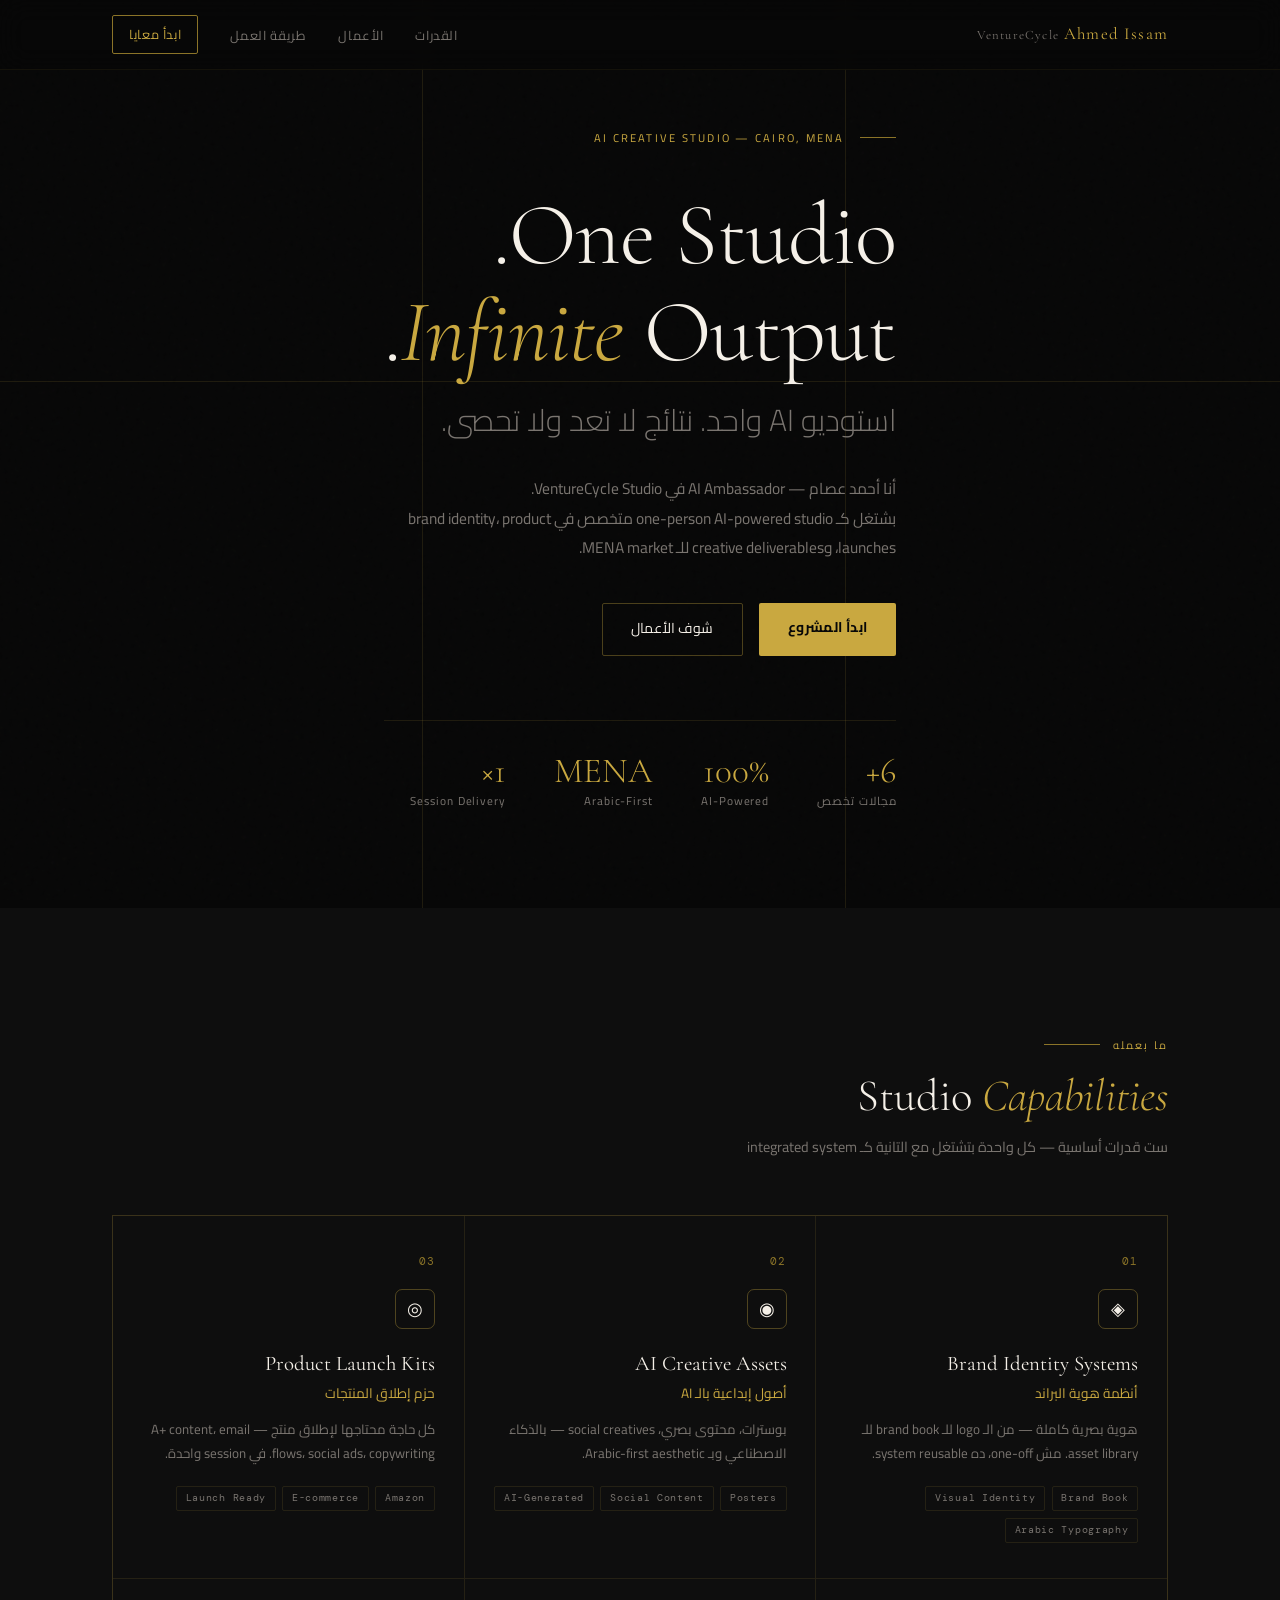
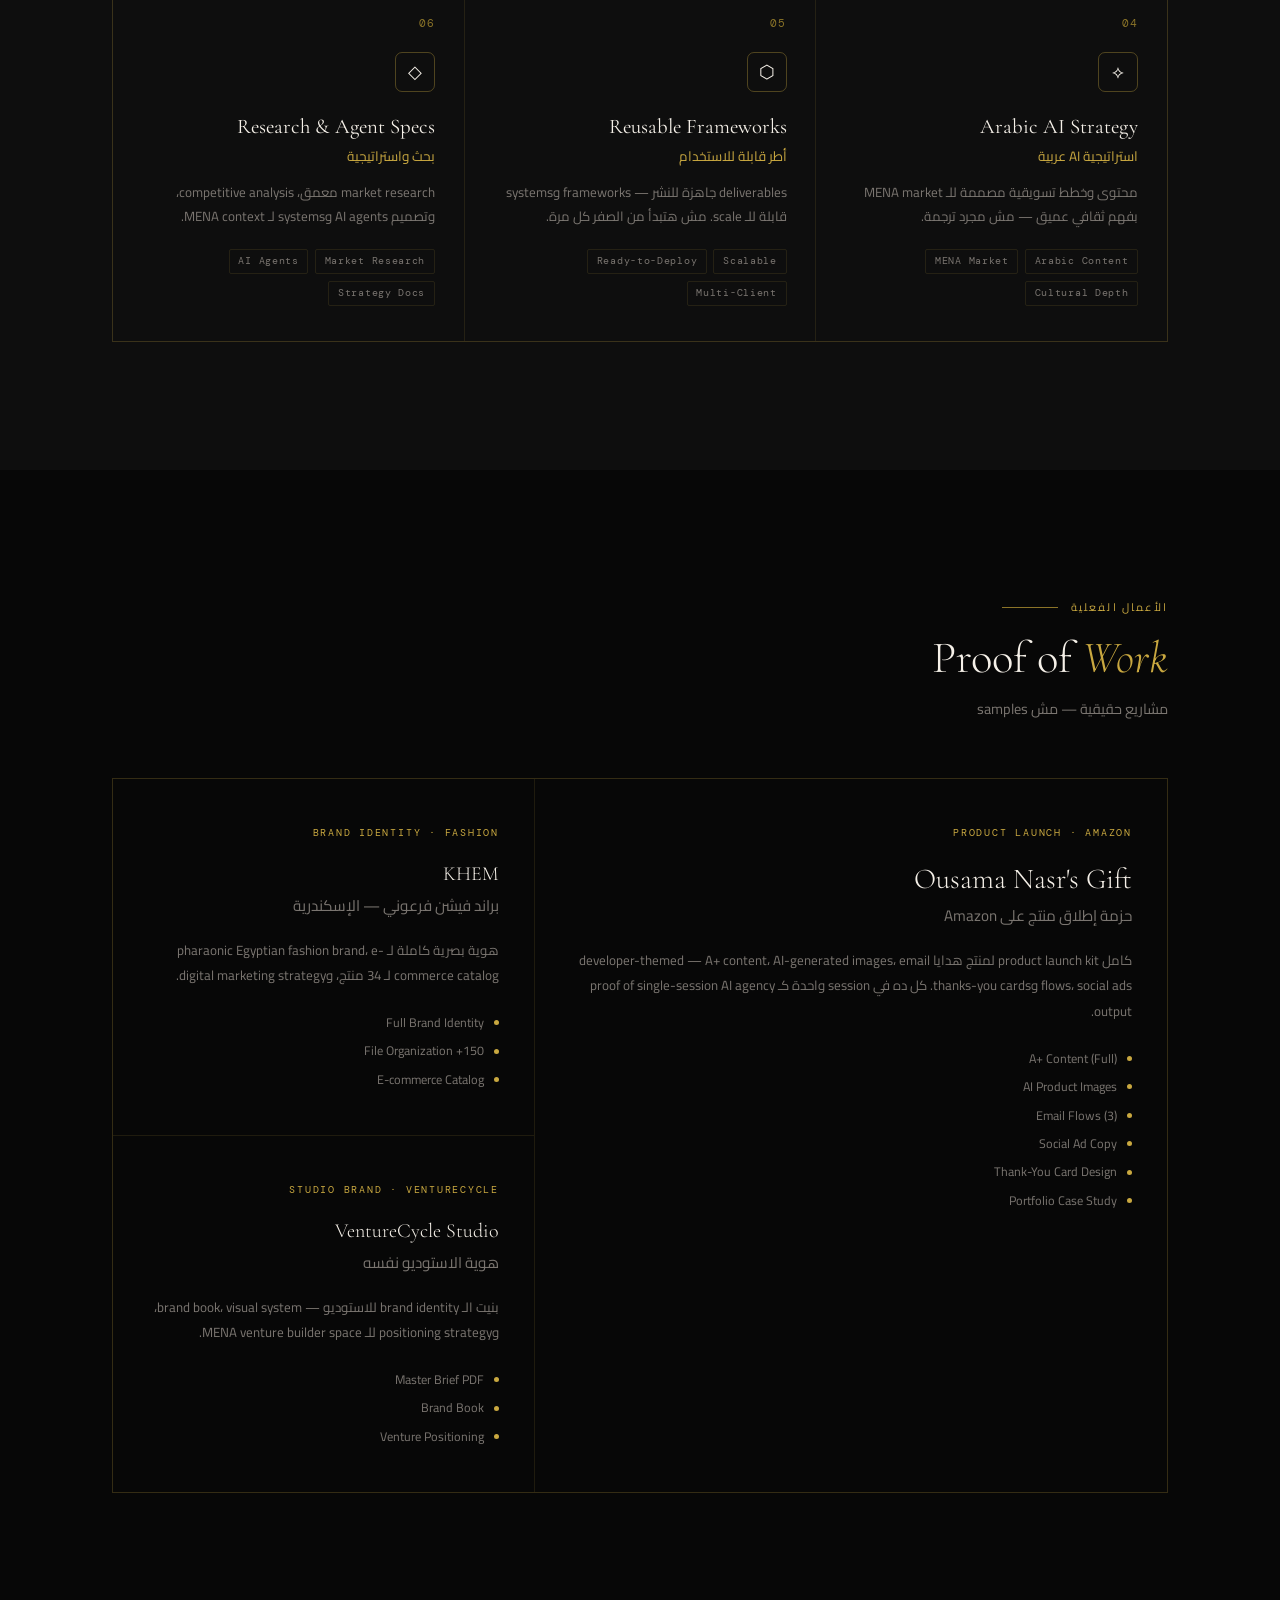
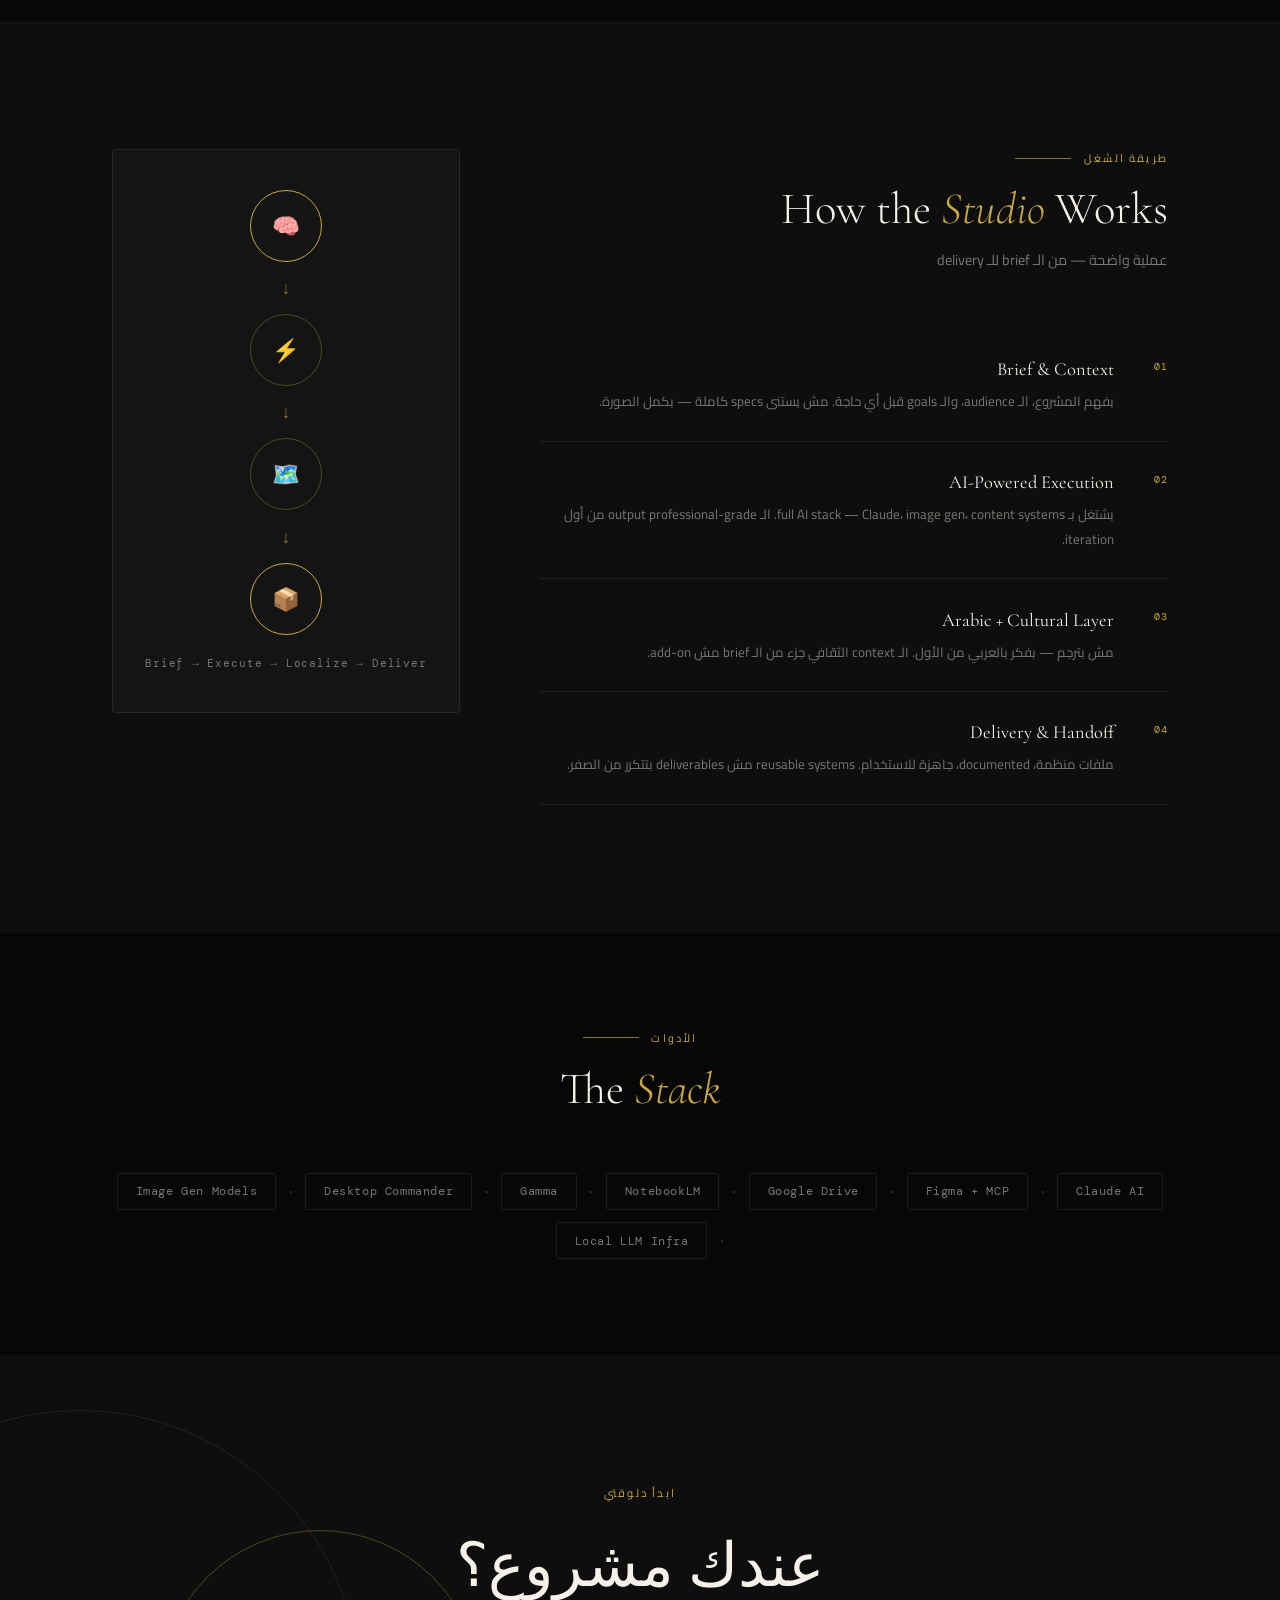
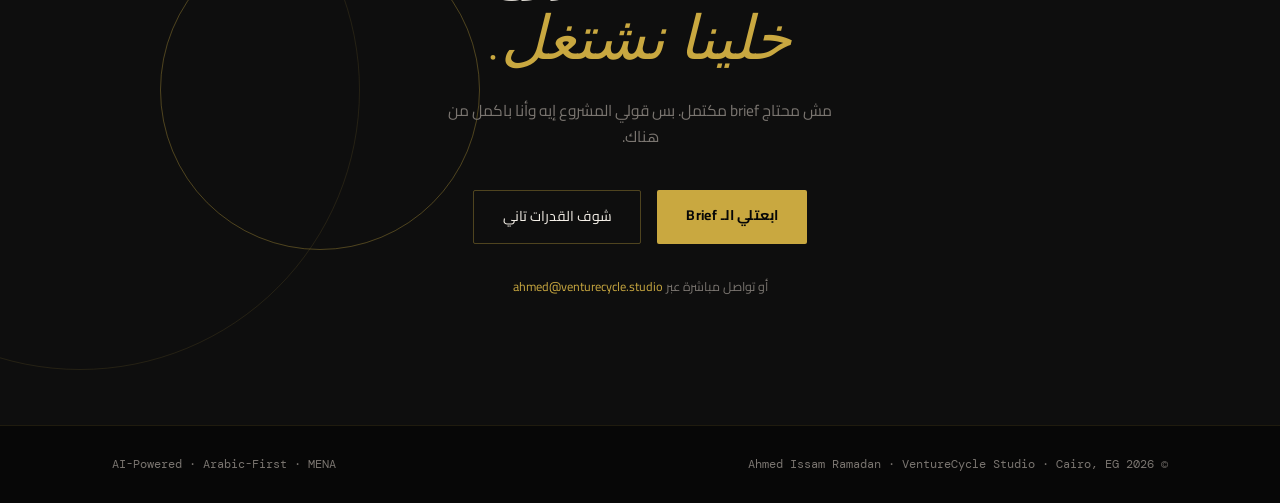
==== index.html @ 28c9a180 "feat: initial AI studio landing page" ====
<!DOCTYPE html>
<html lang="ar" dir="rtl">
<head>
<meta charset="UTF-8">
<meta name="viewport" content="width=device-width, initial-scale=1.0">
<meta name="description" content="Ahmed Issam Ramadan — AI Creative Studio. One-person AI-powered studio for brand identity, product launches & creative deliverables in the MENA region.">
<meta property="og:title" content="Ahmed Issam — AI Creative Studio">
<meta property="og:description" content="استوديو AI واحد. نتائج لا تعد ولا تحصى.">
<meta property="og:type" content="website">
<title>Ahmed Issam — AI Creative Studio</title>
<link rel="preconnect" href="https://fonts.googleapis.com">
<link rel="preconnect" href="https://fonts.gstatic.com" crossorigin>
<link href="https://fonts.googleapis.com/css2?family=Cormorant+Garamond:ital,wght@0,300;0,400;0,600;1,300;1,400&family=Cairo:wght@300;400;600;700&family=DM+Mono:wght@400&display=swap" rel="stylesheet">
<link rel="stylesheet" href="assets/css/style.css">
</head>
<body>

<nav id="navbar">
  <div class="nav-inner">
    <a href="#" class="logo">
      <span class="logo-sub">VentureCycle</span>
      Ahmed Issam
    </a>
    <ul class="nav-links">
      <li><a href="#capabilities">القدرات</a></li>
      <li><a href="#work">الأعمال</a></li>
      <li><a href="#process">طريقة العمل</a></li>
      <li><a href="#cta" class="nav-cta">ابدأ معايا</a></li>
    </ul>
    <button class="hamburger" id="hamburger" aria-label="القائمة">
      <span></span><span></span><span></span>
    </button>
  </div>
  <div class="mobile-menu" id="mobileMenu">
    <a href="#capabilities" class="mobile-link">القدرات</a>
    <a href="#work" class="mobile-link">الأعمال</a>
    <a href="#process" class="mobile-link">طريقة العمل</a>
    <a href="#cta" class="mobile-link mobile-cta">ابدأ معايا</a>
  </div>
</nav>

<section id="hero">
  <div class="grid-lines" aria-hidden="true">
    <div class="gl v1"></div>
    <div class="gl v2"></div>
    <div class="gl h1"></div>
  </div>
  <div class="container">
    <p class="hero-tag reveal">AI Creative Studio — Cairo, MENA</p>
    <h1 class="hero-title reveal">
      One Studio.<br>
      <em>Infinite</em> Output.
    </h1>
    <p class="hero-subtitle-ar reveal">استوديو AI واحد. نتائج لا تعد ولا تحصى.</p>
    <p class="hero-desc reveal">
      أنا أحمد عصام — AI Ambassador في VentureCycle Studio.<br>
      بشتغل كـ one-person AI-powered studio متخصص في brand identity،
      product launches، وcreative deliverables للـ MENA market.
    </p>
    <div class="hero-actions reveal">
      <a href="#cta" class="btn-primary">ابدأ المشروع</a>
      <a href="#work" class="btn-ghost">شوف الأعمال</a>
    </div>
    <div class="hero-stats reveal">
      <div class="stat">
        <span class="stat-num">6+</span>
        <span class="stat-label">مجالات تخصص</span>
      </div>
      <div class="stat">
        <span class="stat-num">100%</span>
        <span class="stat-label">AI-Powered</span>
      </div>
      <div class="stat">
        <span class="stat-num">MENA</span>
        <span class="stat-label">Arabic-First</span>
      </div>
      <div class="stat">
        <span class="stat-num">1×</span>
        <span class="stat-label">Session Delivery</span>
      </div>
    </div>
  </div>
</section>

<section id="capabilities">
  <div class="container">
    <header class="section-header reveal">
      <p class="section-tag">ما بعمله</p>
      <h2 class="section-title">Studio <em>Capabilities</em></h2>
      <p class="section-sub">ست قدرات أساسية — كل واحدة بتشتغل مع التانية كـ integrated system</p>
    </header>
    <div class="cap-grid">
      <article class="cap-card reveal">
        <span class="cap-num">01</span>
        <div class="cap-icon">◈</div>
        <h3 class="cap-title">Brand Identity Systems</h3>
        <p class="cap-title-ar">أنظمة هوية البراند</p>
        <p class="cap-desc">هوية بصرية كاملة — من الـ logo للـ brand book للـ asset library. مش one-off، ده system reusable.</p>
        <div class="cap-tags">
          <span class="tag">Brand Book</span>
          <span class="tag">Visual Identity</span>
          <span class="tag">Arabic Typography</span>
        </div>
      </article>
      <article class="cap-card reveal">
        <span class="cap-num">02</span>
        <div class="cap-icon">◉</div>
        <h3 class="cap-title">AI Creative Assets</h3>
        <p class="cap-title-ar">أصول إبداعية بالـ AI</p>
        <p class="cap-desc">بوسترات، محتوى بصري، social creatives — بالذكاء الاصطناعي وبـ Arabic-first aesthetic.</p>
        <div class="cap-tags">
          <span class="tag">Posters</span>
          <span class="tag">Social Content</span>
          <span class="tag">AI-Generated</span>
        </div>
      </article>
      <article class="cap-card reveal">
        <span class="cap-num">03</span>
        <div class="cap-icon">◎</div>
        <h3 class="cap-title">Product Launch Kits</h3>
        <p class="cap-title-ar">حزم إطلاق المنتجات</p>
        <p class="cap-desc">كل حاجة محتاجها لإطلاق منتج — A+ content، email flows، social ads، copywriting. في session واحدة.</p>
        <div class="cap-tags">
          <span class="tag">Amazon</span>
          <span class="tag">E-commerce</span>
          <span class="tag">Launch Ready</span>
        </div>
      </article>
      <article class="cap-card reveal">
        <span class="cap-num">04</span>
        <div class="cap-icon">⟡</div>
        <h3 class="cap-title">Arabic AI Strategy</h3>
        <p class="cap-title-ar">استراتيجية AI عربية</p>
        <p class="cap-desc">محتوى وخطط تسويقية مصممة للـ MENA market بفهم ثقافي عميق — مش مجرد ترجمة.</p>
        <div class="cap-tags">
          <span class="tag">Arabic Content</span>
          <span class="tag">MENA Market</span>
          <span class="tag">Cultural Depth</span>
        </div>
      </article>
      <article class="cap-card reveal">
        <span class="cap-num">05</span>
        <div class="cap-icon">⬡</div>
        <h3 class="cap-title">Reusable Frameworks</h3>
        <p class="cap-title-ar">أطر قابلة للاستخدام</p>
        <p class="cap-desc">deliverables جاهزة للنشر — frameworks وsystems قابلة للـ scale. مش هتبدأ من الصفر كل مرة.</p>
        <div class="cap-tags">
          <span class="tag">Scalable</span>
          <span class="tag">Ready-to-Deploy</span>
          <span class="tag">Multi-Client</span>
        </div>
      </article>
      <article class="cap-card reveal">
        <span class="cap-num">06</span>
        <div class="cap-icon">◇</div>
        <h3 class="cap-title">Research & Agent Specs</h3>
        <p class="cap-title-ar">بحث واستراتيجية</p>
        <p class="cap-desc">market research معمق، competitive analysis، وتصميم AI agents وsystems لـ MENA context.</p>
        <div class="cap-tags">
          <span class="tag">Market Research</span>
          <span class="tag">AI Agents</span>
          <span class="tag">Strategy Docs</span>
        </div>
      </article>
    </div>
  </div>
</section>

<section id="work">
  <div class="container">
    <header class="section-header reveal">
      <p class="section-tag">الأعمال الفعلية</p>
      <h2 class="section-title">Proof of <em>Work</em></h2>
      <p class="section-sub">مشاريع حقيقية — مش samples</p>
    </header>
    <div class="work-grid">
      <article class="work-card featured reveal">
        <p class="work-cat">Product Launch · Amazon</p>
        <h3 class="work-title">Ousama Nasr's Gift</h3>
        <p class="work-title-ar">حزمة إطلاق منتج على Amazon</p>
        <p class="work-desc">كامل product launch kit لمنتج هدايا developer-themed — A+ content، AI-generated images، email flows، social ads وthanks-you cards. كل ده في session واحدة كـ proof of single-session AI agency output.</p>
        <ul class="deliverables">
          <li><span class="del-dot"></span> A+ Content (Full)</li>
          <li><span class="del-dot"></span> AI Product Images</li>
          <li><span class="del-dot"></span> Email Flows (3)</li>
          <li><span class="del-dot"></span> Social Ad Copy</li>
          <li><span class="del-dot"></span> Thank-You Card Design</li>
          <li><span class="del-dot"></span> Portfolio Case Study</li>
        </ul>
      </article>
      <article class="work-card reveal">
        <p class="work-cat">Brand Identity · Fashion</p>
        <h3 class="work-title">KHEM</h3>
        <p class="work-title-ar">براند فيشن فرعوني — الإسكندرية</p>
        <p class="work-desc">هوية بصرية كاملة لـ pharaonic Egyptian fashion brand، e-commerce catalog لـ 34 منتج، وdigital marketing strategy.</p>
        <ul class="deliverables">
          <li><span class="del-dot"></span> Full Brand Identity</li>
          <li><span class="del-dot"></span> 150+ File Organization</li>
          <li><span class="del-dot"></span> E-commerce Catalog</li>
        </ul>
      </article>
      <article class="work-card reveal">
        <p class="work-cat">Studio Brand · VentureCycle</p>
        <h3 class="work-title">VentureCycle Studio</h3>
        <p class="work-title-ar">هوية الاستوديو نفسه</p>
        <p class="work-desc">بنيت الـ brand identity للاستوديو — brand book، visual system، وpositioning strategy للـ MENA venture builder space.</p>
        <ul class="deliverables">
          <li><span class="del-dot"></span> Master Brief PDF</li>
          <li><span class="del-dot"></span> Brand Book</li>
          <li><span class="del-dot"></span> Venture Positioning</li>
        </ul>
      </article>
    </div>
  </div>
</section>

<section id="process">
  <div class="container">
    <div class="process-layout">
      <div>
        <header class="section-header reveal">
          <p class="section-tag">طريقة الشغل</p>
          <h2 class="section-title">How the <em>Studio</em> Works</h2>
          <p class="section-sub">عملية واضحة — من الـ brief للـ delivery</p>
        </header>
        <div class="steps">
          <div class="step reveal">
            <span class="step-num">01</span>
            <div>
              <h4 class="step-title">Brief & Context</h4>
              <p class="step-desc">بفهم المشروع، الـ audience، والـ goals قبل أي حاجة. مش بستنى specs كاملة — بكمل الصورة.</p>
            </div>
          </div>
          <div class="step reveal">
            <span class="step-num">02</span>
            <div>
              <h4 class="step-title">AI-Powered Execution</h4>
              <p class="step-desc">بشتغل بـ full AI stack — Claude، image gen، content systems. الـ output professional-grade من أول iteration.</p>
            </div>
          </div>
          <div class="step reveal">
            <span class="step-num">03</span>
            <div>
              <h4 class="step-title">Arabic + Cultural Layer</h4>
              <p class="step-desc">مش بترجم — بفكر بالعربي من الأول. الـ context الثقافي جزء من الـ brief مش add-on.</p>
            </div>
          </div>
          <div class="step reveal">
            <span class="step-num">04</span>
            <div>
              <h4 class="step-title">Delivery & Handoff</h4>
              <p class="step-desc">ملفات منظمة، documented، جاهزة للاستخدام. reusable systems مش deliverables بتتكرر من الصفر.</p>
            </div>
          </div>
        </div>
      </div>
      <div class="process-visual reveal">
        <div class="pv-node gold">🧠</div>
        <div class="pv-arrow">↓</div>
        <div class="pv-node">⚡</div>
        <div class="pv-arrow">↓</div>
        <div class="pv-node">🗺️</div>
        <div class="pv-arrow">↓</div>
        <div class="pv-node gold">📦</div>
        <p class="pv-label">Brief → Execute → Localize → Deliver</p>
      </div>
    </div>
  </div>
</section>

<section id="stack">
  <div class="container stack-center">
    <header class="section-header reveal" style="text-align:center; max-width:100%">
      <p class="section-tag" style="justify-content:center">الأدوات</p>
      <h2 class="section-title">The <em>Stack</em></h2>
    </header>
    <div class="stack-pills reveal">
      <span class="pill">Claude AI</span>
      <span class="pill-sep">·</span>
      <span class="pill">Figma + MCP</span>
      <span class="pill-sep">·</span>
      <span class="pill">Google Drive</span>
      <span class="pill-sep">·</span>
      <span class="pill">NotebookLM</span>
      <span class="pill-sep">·</span>
      <span class="pill">Gamma</span>
      <span class="pill-sep">·</span>
      <span class="pill">Desktop Commander</span>
      <span class="pill-sep">·</span>
      <span class="pill">Image Gen Models</span>
      <span class="pill-sep">·</span>
      <span class="pill">Local LLM Infra</span>
    </div>
  </div>
</section>

<section id="cta">
  <div class="cta-rings" aria-hidden="true">
    <div class="ring r1"></div>
    <div class="ring r2"></div>
  </div>
  <div class="container cta-center">
    <p class="cta-pre reveal">ابدأ دلوقتي</p>
    <h2 class="cta-title reveal">عندك مشروع؟<br><em>خلينا نشتغل.</em></h2>
    <p class="cta-sub reveal">مش محتاج brief مكتمل. بس قولي المشروع إيه وأنا باكمل من هناك.</p>
    <div class="cta-actions reveal">
      <a href="mailto:ahmed@venturecycle.studio" class="btn-primary">ابعتلي الـ Brief</a>
      <a href="#capabilities" class="btn-ghost">شوف القدرات تاني</a>
    </div>
    <p class="cta-contact reveal">
      أو تواصل مباشرة عبر
      <a href="mailto:ahmed@venturecycle.studio">ahmed@venturecycle.studio</a>
    </p>
  </div>
</section>

<footer>
  <div class="footer-inner">
    <span class="footer-note">© 2026 Ahmed Issam Ramadan · VentureCycle Studio · Cairo, EG</span>
    <span class="footer-note">AI-Powered · Arabic-First · MENA</span>
  </div>
</footer>

<script src="assets/js/main.js"></script>
</body>
</html>
---- assets/css/style.css ----
/* ─── TOKENS ─── */
:root {
  --gold: #C9A840;
  --gold-dim: #8B7428;
  --gold-mist: rgba(201,168,64,0.08);
  --bg: #070707;
  --bg2: #0e0e0e;
  --bg3: #141414;
  --white: #F5F0E8;
  --muted: #7a7570;
  --border: rgba(201,168,64,0.12);
  --border-strong: rgba(201,168,64,0.35);
  --radius: 2px;
  --font-display: 'Cormorant Garamond', Georgia, serif;
  --font-body: 'Cairo', sans-serif;
  --font-mono: 'DM Mono', monospace;
}

/* ─── RESET ─── */
*, *::before, *::after { box-sizing: border-box; margin: 0; padding: 0; }
html { scroll-behavior: smooth; }
body {
  background: var(--bg);
  color: var(--white);
  font-family: var(--font-body);
  font-size: 16px;
  line-height: 1.7;
  overflow-x: hidden;
}
body::before {
  content: '';
  position: fixed; inset: 0;
  background: url("data:image/svg+xml,%3Csvg viewBox='0 0 200 200' xmlns='http://www.w3.org/2000/svg'%3E%3Cfilter id='n'%3E%3CfeTurbulence type='fractalNoise' baseFrequency='0.85' numOctaves='4' stitchTiles='stitch'/%3E%3C/filter%3E%3Crect width='100%25' height='100%25' filter='url(%23n)' opacity='0.035'/%3E%3C/svg%3E");
  pointer-events: none; z-index: 0; opacity: 0.5;
}
img { max-width: 100%; display: block; }
ul { list-style: none; }
a { color: inherit; text-decoration: none; }

/* ─── LAYOUT ─── */
.container {
  max-width: 1120px;
  margin: 0 auto;
  padding: 0 2rem;
  position: relative; z-index: 1;
}

/* ─── NAV ─── */
#navbar {
  position: fixed; top: 0; left: 0; right: 0; z-index: 100;
  padding: 1.25rem 0;
  border-bottom: 1px solid rgba(201,168,64,0.07);
  background: rgba(7,7,7,0.88);
  backdrop-filter: blur(14px);
  transition: padding 0.3s;
}
#navbar.scrolled { padding: 0.9rem 0; }
.nav-inner {
  max-width: 1120px; margin: 0 auto; padding: 0 2rem;
  display: flex; align-items: center; justify-content: space-between;
}
.logo {
  font-family: var(--font-display);
  font-size: 1.05rem; color: var(--gold);
  letter-spacing: 0.07em; font-weight: 400;
}
.logo-sub {
  color: var(--muted); font-size: 0.8rem;
  margin-inline-end: 0.5rem;
}
.nav-links {
  display: flex; gap: 2rem; align-items: center;
}
.nav-links a {
  color: var(--muted); font-size: 0.8rem;
  letter-spacing: 0.05em; transition: color 0.2s;
}
.nav-links a:hover { color: var(--gold); }
.nav-cta {
  border: 1px solid var(--gold-dim) !important;
  padding: 0.4rem 1rem;
  border-radius: var(--radius);
  color: var(--gold) !important;
  transition: background 0.2s !important;
}
.nav-cta:hover { background: var(--gold-mist) !important; }
.hamburger {
  display: none; flex-direction: column; gap: 5px;
  background: none; border: none; cursor: pointer; padding: 4px;
}
.hamburger span {
  display: block; width: 24px; height: 1px; background: var(--muted);
  transition: transform 0.3s, opacity 0.3s;
}
.hamburger.open span:nth-child(1) { transform: translateY(6px) rotate(45deg); }
.hamburger.open span:nth-child(2) { opacity: 0; }
.hamburger.open span:nth-child(3) { transform: translateY(-6px) rotate(-45deg); }
.mobile-menu {
  display: none; flex-direction: column; gap: 0;
  background: var(--bg2);
  border-top: 1px solid var(--border);
  padding: 0;
  max-height: 0; overflow: hidden;
  transition: max-height 0.4s ease;
}
.mobile-menu.open { max-height: 300px; }
.mobile-link {
  padding: 1rem 2rem;
  color: var(--muted); font-size: 0.9rem;
  border-bottom: 1px solid var(--border);
  transition: color 0.2s, background 0.2s;
}
.mobile-link:hover { color: var(--gold); background: var(--gold-mist); }
.mobile-cta { color: var(--gold) !important; }

/* ─── HERO ─── */
#hero {
  min-height: 100vh;
  display: flex; align-items: center;
  padding: 8rem 0 6rem;
  position: relative; overflow: hidden;
}
.grid-lines { position: absolute; inset: 0; pointer-events: none; }
.gl { position: absolute; background: var(--border); }
.gl.v1 { left: 33%; top: 0; width: 1px; height: 100%; }
.gl.v2 { left: 66%; top: 0; width: 1px; height: 100%; }
.gl.h1 { top: 42%; left: 0; width: 100%; height: 1px; }

.hero-tag {
  font-size: 0.7rem; letter-spacing: 0.2em;
  color: var(--gold); text-transform: uppercase;
  margin-bottom: 2.5rem;
  display: flex; align-items: center; gap: 1rem;
}
.hero-tag::before {
  content: ''; display: block;
  width: 36px; height: 1px; background: var(--gold-dim);
}
.hero-title {
  font-family: var(--font-display);
  font-size: clamp(3rem, 7vw, 5.5rem);
  font-weight: 300; line-height: 1.1;
  margin-bottom: 1rem; letter-spacing: -0.01em;
}
.hero-title em { font-style: italic; color: var(--gold); }
.hero-subtitle-ar {
  font-size: clamp(1.2rem, 3vw, 1.9rem);
  font-weight: 300; color: var(--muted);
  margin-bottom: 2rem; line-height: 1.5;
}
.hero-desc {
  font-size: 0.97rem; color: var(--muted);
  max-width: 500px; margin-bottom: 2.5rem; line-height: 1.9;
}
.hero-actions { display: flex; gap: 1rem; flex-wrap: wrap; margin-bottom: 4rem; }
.hero-stats {
  display: flex; gap: 3rem; flex-wrap: wrap;
  border-top: 1px solid var(--border);
  padding-top: 2rem;
}
.stat { display: flex; flex-direction: column; gap: 0.25rem; }
.stat-num {
  font-family: var(--font-display);
  font-size: 2.2rem; color: var(--gold);
  line-height: 1; font-weight: 300;
}
.stat-label { font-size: 0.72rem; color: var(--muted); letter-spacing: 0.08em; }

/* ─── BUTTONS ─── */
.btn-primary {
  background: var(--gold); color: #070707;
  padding: 0.85rem 1.8rem;
  font-family: var(--font-body); font-size: 0.88rem;
  font-weight: 700; border: none; cursor: pointer;
  border-radius: var(--radius); display: inline-block;
  transition: opacity 0.2s; letter-spacing: 0.03em;
}
.btn-primary:hover { opacity: 0.82; }
.btn-ghost {
  border: 1px solid var(--border-strong); color: var(--white);
  padding: 0.85rem 1.8rem;
  font-family: var(--font-body); font-size: 0.88rem;
  border-radius: var(--radius); display: inline-block;
  transition: border-color 0.2s, background 0.2s;
}
.btn-ghost:hover { border-color: var(--gold); background: var(--gold-mist); }

/* ─── SECTION COMMONS ─── */
.section-header { margin-bottom: 3.5rem; }
.section-tag {
  font-size: 0.68rem; letter-spacing: 0.2em;
  color: var(--gold); text-transform: uppercase;
  margin-bottom: 1rem;
  display: flex; align-items: center; gap: 0.8rem;
}
.section-tag::after {
  content: ''; flex: 1; max-width: 56px;
  height: 1px; background: var(--gold-dim);
}
.section-title {
  font-family: var(--font-display);
  font-size: clamp(1.8rem, 4vw, 2.8rem);
  font-weight: 300; line-height: 1.2;
}
.section-title em { font-style: italic; color: var(--gold); }
.section-sub { color: var(--muted); font-size: 0.9rem; margin-top: 0.7rem; max-width: 460px; }

/* ─── CAPABILITIES ─── */
#capabilities { padding: 8rem 0; background: var(--bg2); position: relative; z-index: 1; }
.cap-grid {
  display: grid; grid-template-columns: repeat(3, 1fr);
  gap: 1px; background: var(--border);
  border: 1px solid var(--border);
}
.cap-card {
  background: var(--bg2); padding: 2.2rem 1.8rem;
  position: relative; overflow: hidden;
  transition: background 0.3s;
}
.cap-card:hover { background: var(--bg3); }
.cap-card::before {
  content: ''; position: absolute;
  top: 0; left: 0; width: 3px; height: 0;
  background: var(--gold); transition: height 0.4s ease;
}
.cap-card:hover::before { height: 100%; }
.cap-num {
  font-family: var(--font-mono); font-size: 0.68rem;
  color: var(--gold-dim); margin-bottom: 1.2rem; letter-spacing: 0.1em;
  display: block;
}
.cap-icon {
  width: 40px; height: 40px;
  border: 1px solid var(--border-strong); border-radius: 7px;
  display: flex; align-items: center; justify-content: center;
  margin-bottom: 1.3rem; font-size: 1.1rem;
}
.cap-title {
  font-family: var(--font-display); font-size: 1.3rem;
  font-weight: 400; margin-bottom: 0.3rem; line-height: 1.3;
}
.cap-title-ar {
  font-size: 0.85rem; color: var(--gold);
  margin-bottom: 0.8rem; font-weight: 400;
}
.cap-desc { font-size: 0.83rem; color: var(--muted); line-height: 1.85; }
.cap-tags { display: flex; flex-wrap: wrap; gap: 0.4rem; margin-top: 1.2rem; }
.tag {
  font-size: 0.62rem; letter-spacing: 0.07em;
  padding: 0.2rem 0.55rem;
  border: 1px solid var(--border); color: var(--muted);
  border-radius: var(--radius); font-family: var(--font-mono);
}

/* ─── WORK ─── */
#work { padding: 8rem 0; position: relative; z-index: 1; }
.work-grid {
  display: grid; grid-template-columns: 1.5fr 1fr;
  gap: 1px; background: var(--border); border: 1px solid var(--border);
}
.work-card {
  background: var(--bg); padding: 2.8rem 2.2rem;
  transition: background 0.3s;
}
.work-card:hover { background: var(--bg3); }
.work-card.featured { grid-row: 1 / 3; }
.work-cat {
  font-size: 0.65rem; color: var(--gold);
  letter-spacing: 0.17em; text-transform: uppercase;
  margin-bottom: 1.3rem; font-family: var(--font-mono);
  display: block;
}
.work-title {
  font-family: var(--font-display); font-size: 1.8rem;
  font-weight: 300; line-height: 1.2; margin-bottom: 0.4rem;
}
.work-card:not(.featured) .work-title { font-size: 1.25rem; }
.work-title-ar { font-size: 0.95rem; color: var(--muted); margin-bottom: 1.2rem; }
.work-desc { font-size: 0.83rem; color: var(--muted); line-height: 1.9; margin-bottom: 1.5rem; }
.deliverables { display: flex; flex-direction: column; gap: 0.45rem; }
.deliverables li {
  display: flex; align-items: center; gap: 0.6rem;
  font-size: 0.78rem; color: var(--muted);
}
.del-dot {
  width: 5px; height: 5px; border-radius: 50%;
  background: var(--gold); flex-shrink: 0;
}

/* ─── PROCESS ─── */
#process { padding: 8rem 0; background: var(--bg2); position: relative; z-index: 1; }
.process-layout {
  display: grid; grid-template-columns: 1fr auto;
  gap: 5rem; align-items: start;
}
.steps { display: flex; flex-direction: column; }
.step {
  display: flex; gap: 1.4rem;
  padding: 1.6rem 0;
  border-bottom: 1px solid var(--border);
  transition: padding-inline-end 0.3s;
}
.step:hover { padding-inline-end: 1rem; }
.step-num {
  font-family: var(--font-mono); font-size: 0.62rem;
  color: var(--gold); padding-top: 0.3rem;
  min-width: 2rem; letter-spacing: 0.1em; flex-shrink: 0;
}
.step-title {
  font-family: var(--font-display); font-size: 1.15rem;
  font-weight: 400; margin-bottom: 0.3rem;
}
.step-desc { font-size: 0.83rem; color: var(--muted); line-height: 1.85; }
.process-visual {
  background: var(--bg3); border: 1px solid var(--border);
  border-radius: 4px; padding: 2.5rem 2rem;
  display: flex; flex-direction: column;
  align-items: center; gap: 0.7rem;
  min-width: 220px;
}
.pv-node {
  width: 72px; height: 72px; border-radius: 50%;
  border: 1px solid var(--border-strong);
  display: flex; align-items: center; justify-content: center;
  font-size: 1.4rem;
}
.pv-node.gold { border-color: var(--gold); }
.pv-arrow { color: var(--gold-dim); font-size: 1.1rem; }
.pv-label {
  font-size: 0.68rem; color: var(--muted);
  letter-spacing: 0.08em; margin-top: 0.5rem;
  text-align: center; font-family: var(--font-mono);
}

/* ─── STACK ─── */
#stack { padding: 6rem 0; }
.stack-center { text-align: center; }
.stack-pills {
  display: flex; gap: 0.8rem; flex-wrap: wrap;
  align-items: center; justify-content: center;
  margin-top: 2.5rem;
}
.pill {
  border: 1px solid var(--border); padding: 0.45rem 1.1rem;
  border-radius: var(--radius); font-size: 0.75rem;
  color: var(--muted); font-family: var(--font-mono);
  letter-spacing: 0.05em;
  transition: border-color 0.2s, color 0.2s;
}
.pill:hover { border-color: var(--gold); color: var(--gold); }
.pill-sep { color: var(--border-strong); font-size: 1rem; }

/* ─── CTA ─── */
#cta {
  padding: 8rem 0; text-align: center;
  background: var(--bg2); position: relative; overflow: hidden;
}
.cta-rings { position: absolute; top: 50%; left: 50%; transform: translate(-50%,-50%); }
.ring {
  position: absolute; border-radius: 50%;
  border: 1px solid var(--border);
  transform: translate(-50%, -50%);
}
.ring.r1 { width: 560px; height: 560px; }
.ring.r2 { width: 320px; height: 320px; border-color: var(--border-strong); }
.cta-center { position: relative; z-index: 2; }
.cta-pre {
  font-size: 0.7rem; letter-spacing: 0.2em;
  color: var(--gold); text-transform: uppercase; margin-bottom: 1.8rem;
}
.cta-title {
  font-family: var(--font-display);
  font-size: clamp(2.2rem, 5vw, 3.8rem);
  font-weight: 300; line-height: 1.2; margin-bottom: 1.3rem;
}
.cta-title em { font-style: italic; color: var(--gold); }
.cta-sub {
  font-size: 0.97rem; color: var(--muted);
  margin-bottom: 2.5rem; max-width: 420px;
  margin-left: auto; margin-right: auto;
}
.cta-actions {
  display: flex; gap: 1rem; justify-content: center; flex-wrap: wrap;
  margin-bottom: 2rem;
}
.cta-contact { font-size: 0.78rem; color: var(--muted); }
.cta-contact a { color: var(--gold); }

/* ─── FOOTER ─── */
footer {
  border-top: 1px solid var(--border);
  padding: 1.8rem 0;
}
.footer-inner {
  max-width: 1120px; margin: 0 auto; padding: 0 2rem;
  display: flex; align-items: center; justify-content: space-between;
  flex-wrap: wrap; gap: 0.5rem;
}
.footer-note {
  font-size: 0.72rem; color: var(--muted);
  font-family: var(--font-mono);
}

/* ─── REVEAL ─── */
.reveal {
  opacity: 0; transform: translateY(20px);
  transition: opacity 0.65s ease, transform 0.65s ease;
}
.reveal.visible { opacity: 1; transform: translateY(0); }

/* ─── RESPONSIVE ─── */
@media (max-width: 900px) {
  .nav-links { display: none; }
  .hamburger { display: flex; }
  .mobile-menu { display: flex; }
  .cap-grid { grid-template-columns: 1fr 1fr; }
  .work-grid { grid-template-columns: 1fr; }
  .work-card.featured { grid-row: auto; }
  .process-layout { grid-template-columns: 1fr; }
  .process-visual { display: none; }
  .hero-stats { gap: 1.8rem; }
}
@media (max-width: 580px) {
  .cap-grid { grid-template-columns: 1fr; }
  .hero-title { font-size: 2.6rem; }
  .ring.r1 { width: 300px; height: 300px; }
  .ring.r2 { width: 180px; height: 180px; }
}
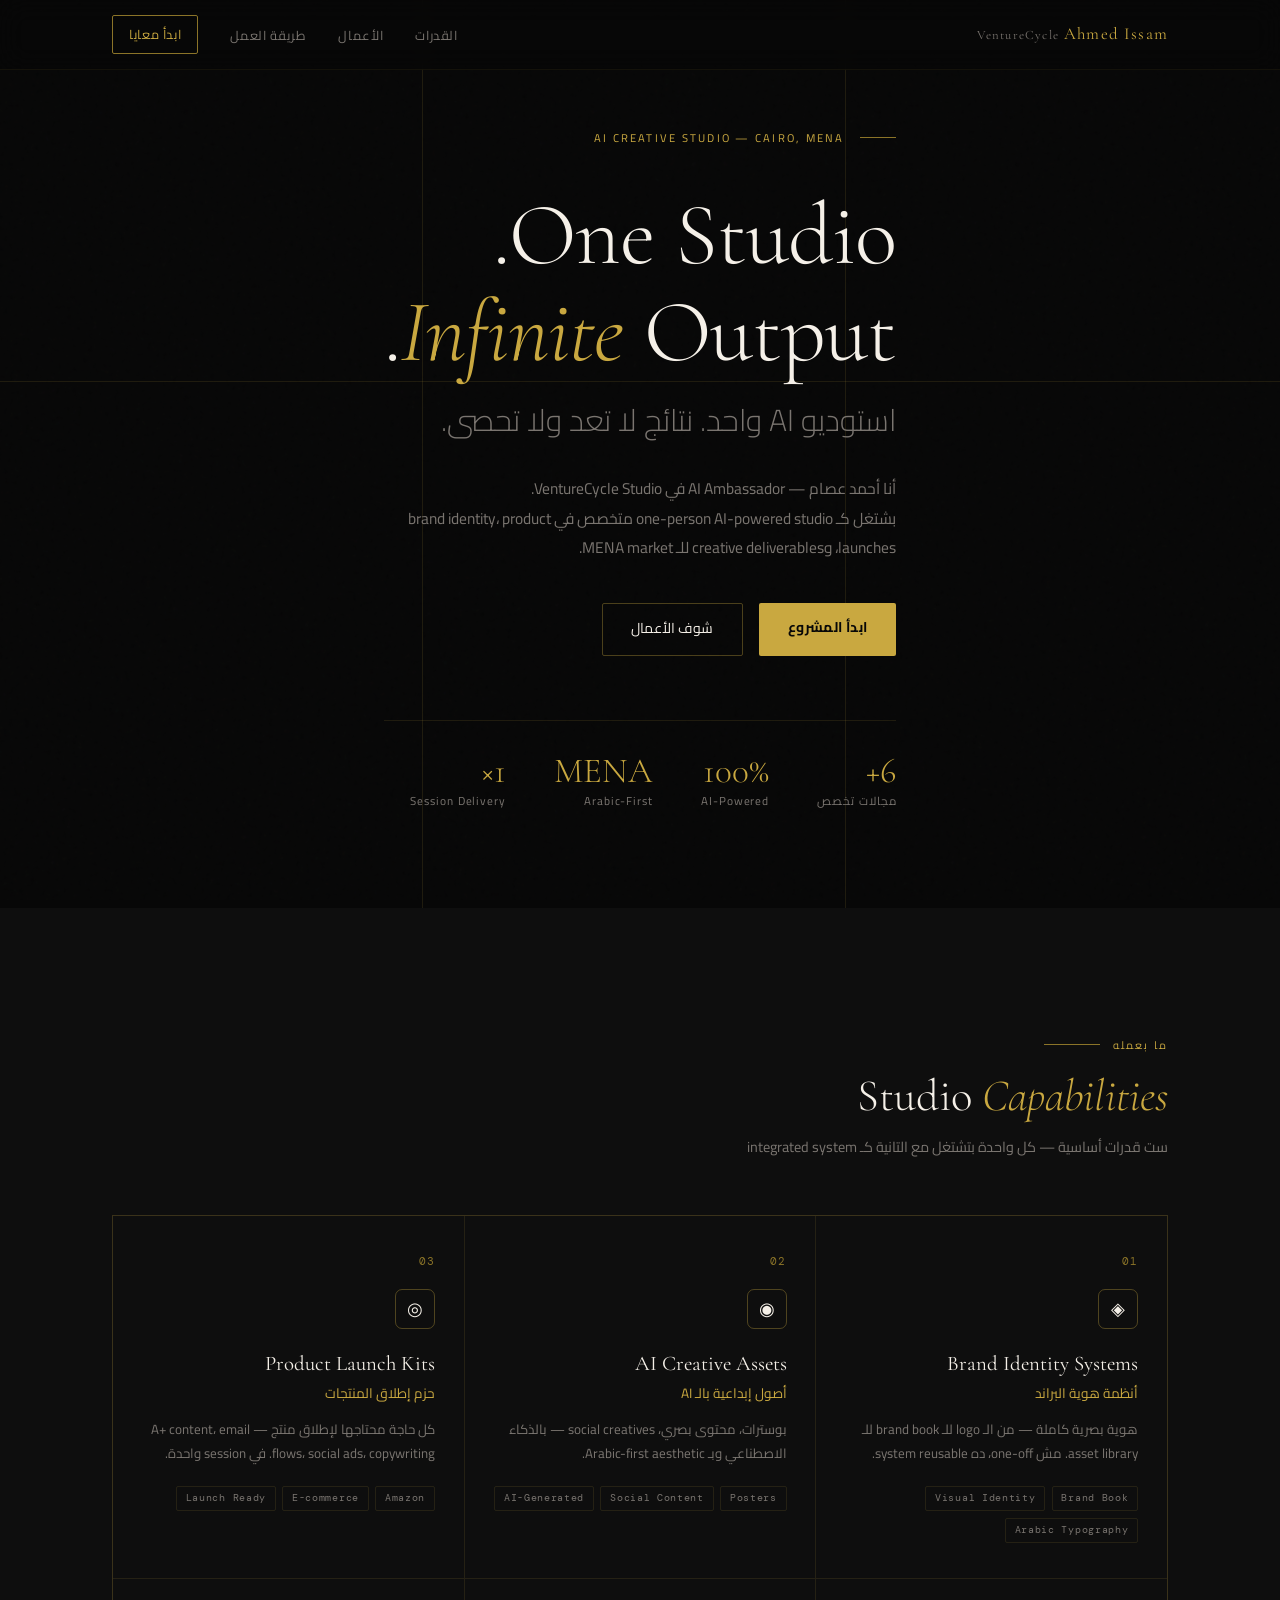
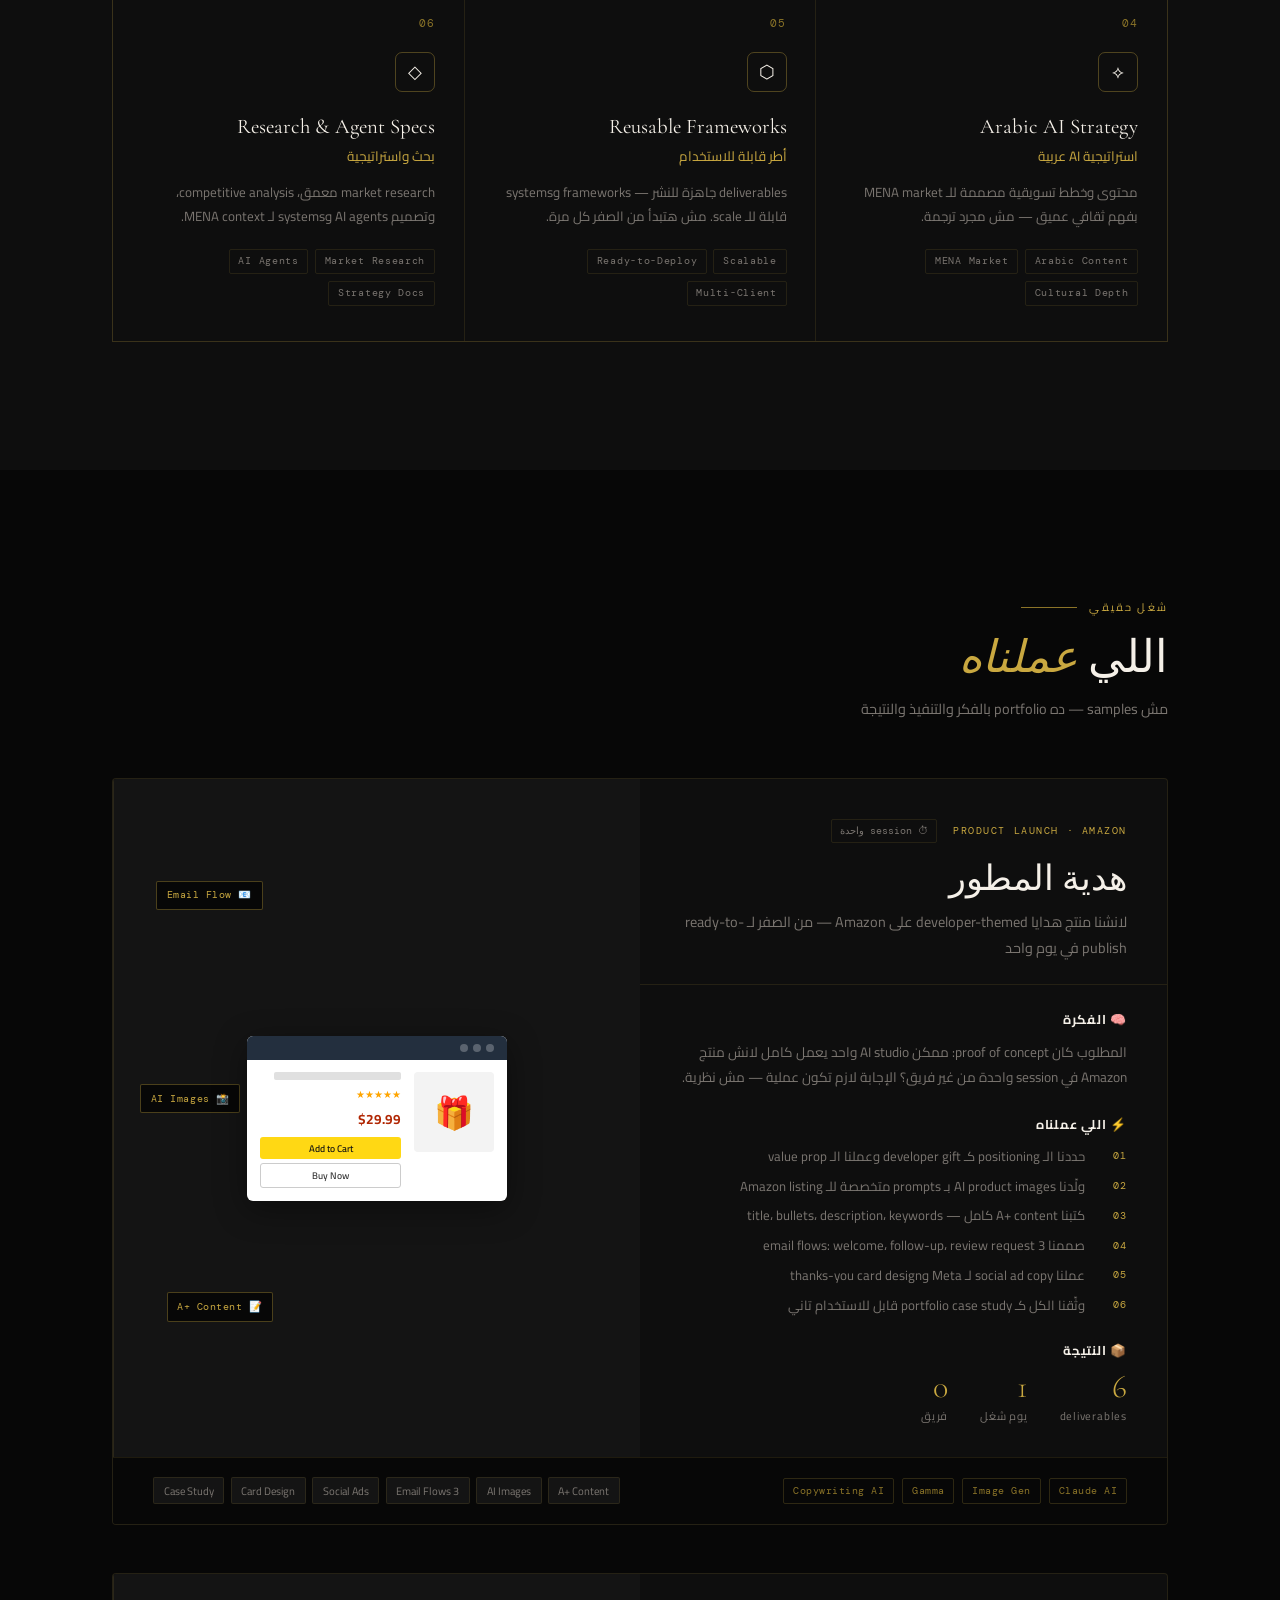
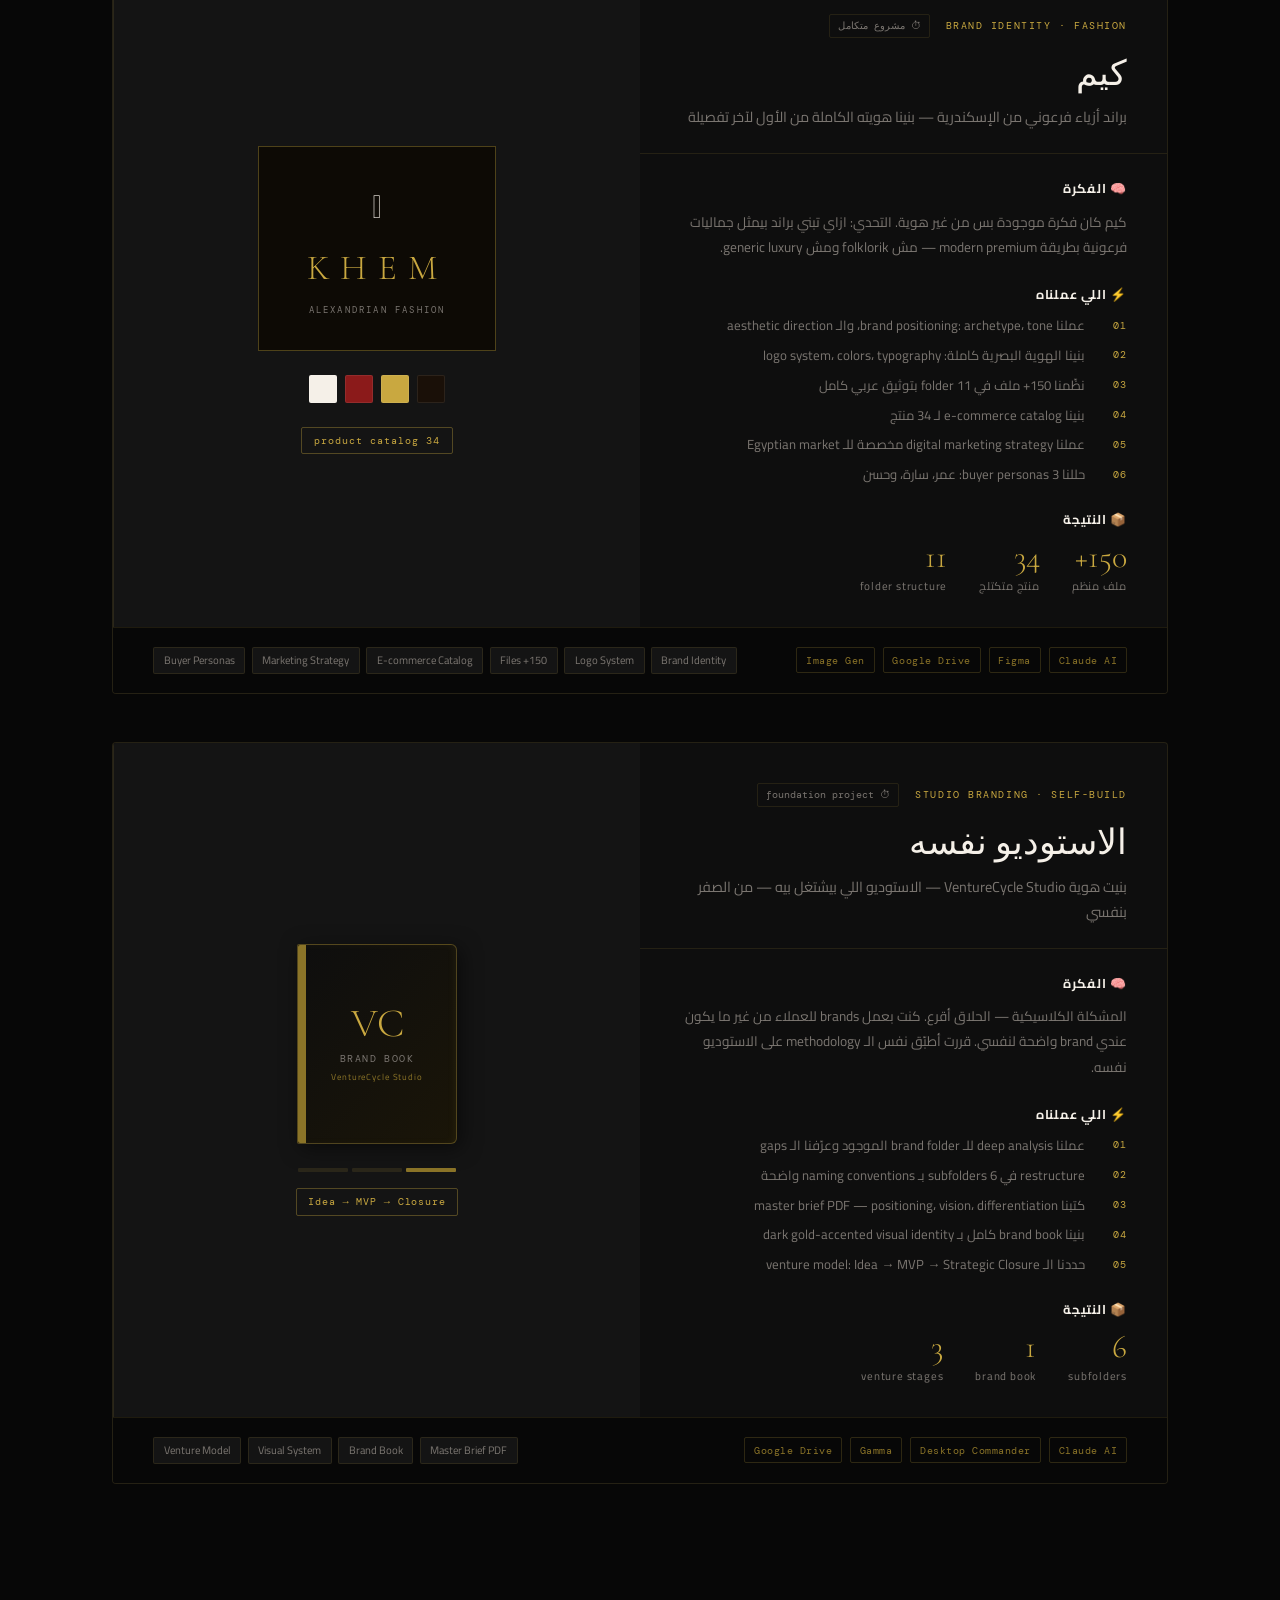
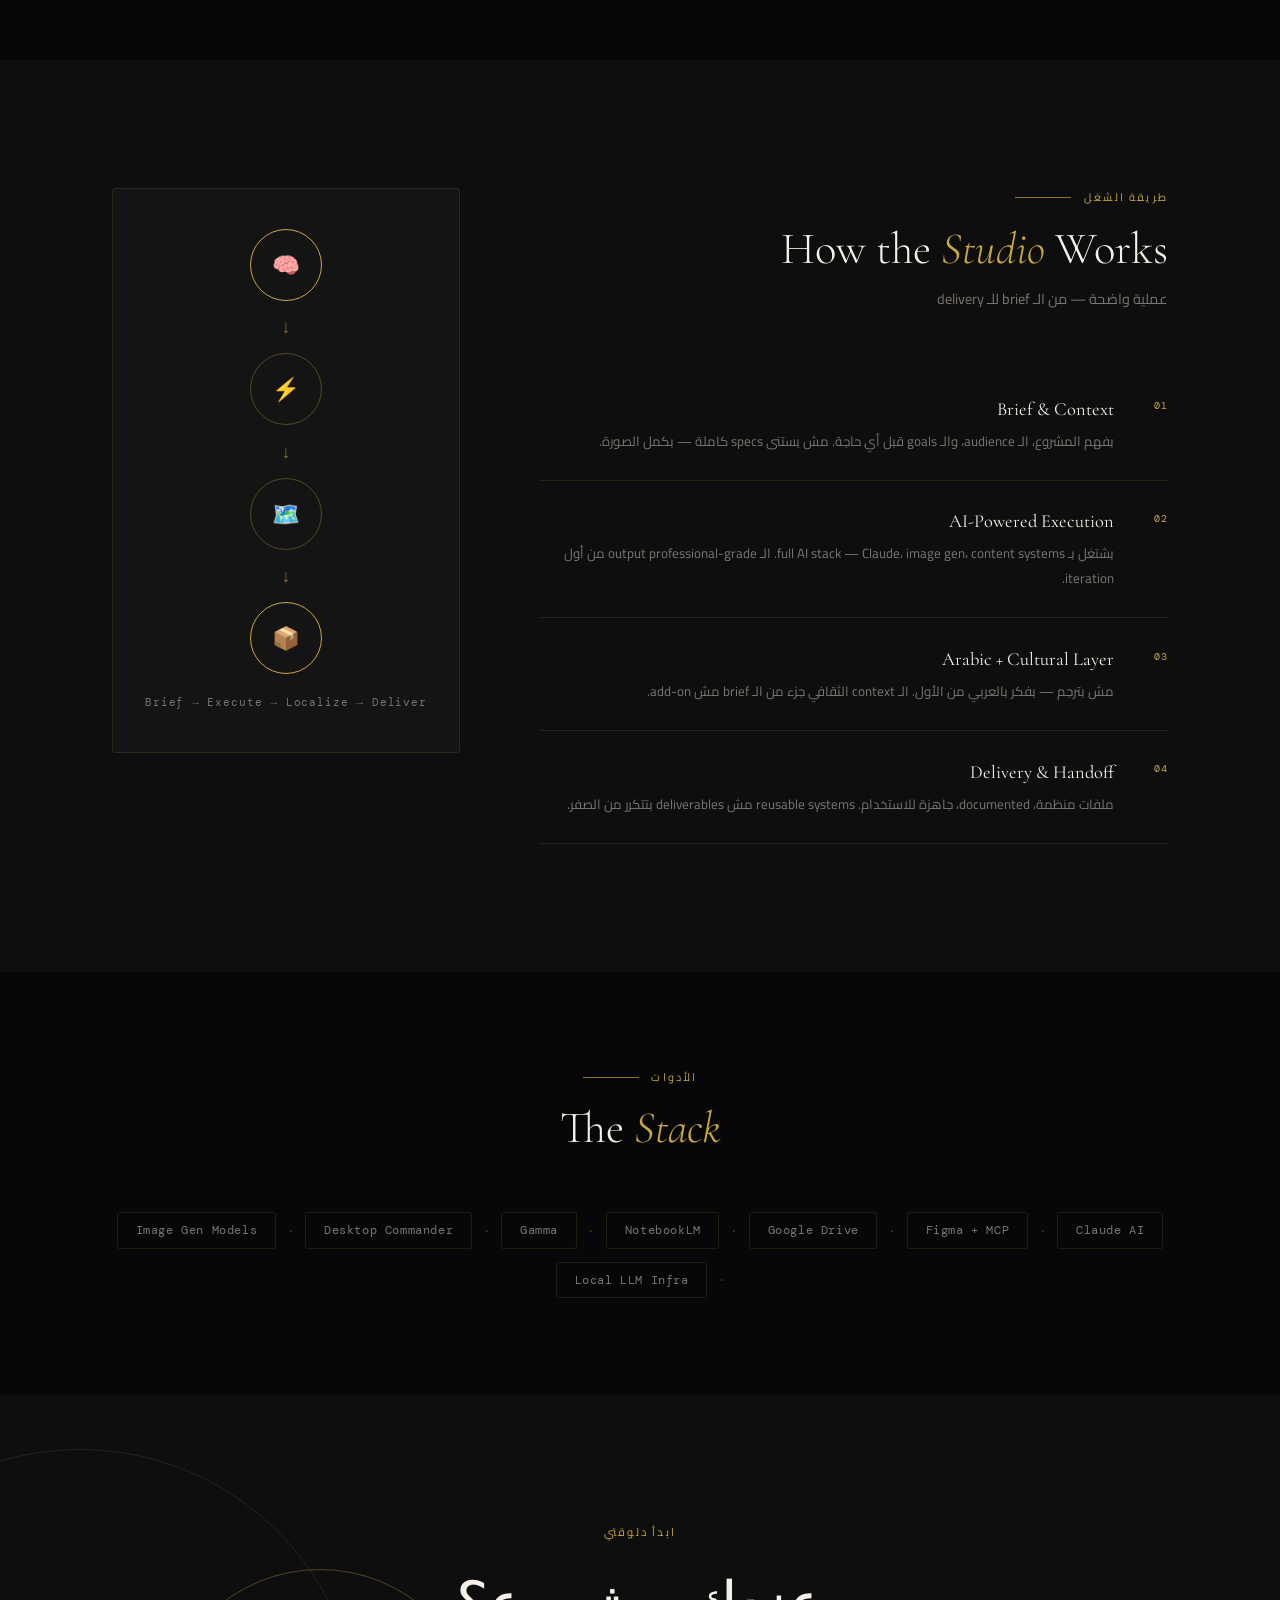
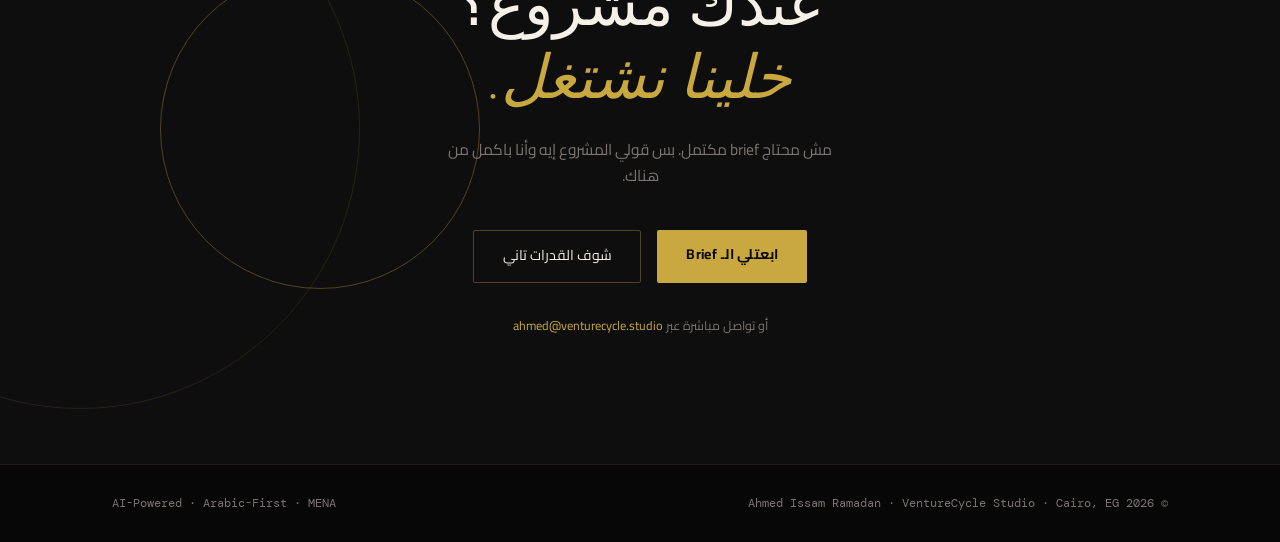
==== commit 3a692e98: "feat: rich case study cards with mockups, Egyptian dialect, multimedia visuals" ====
--- a/index.html
+++ b/index.html
@@ -169,48 +169,208 @@
 <section id="work">
   <div class="container">
     <header class="section-header reveal">
-      <p class="section-tag">الأعمال الفعلية</p>
-      <h2 class="section-title">Proof of <em>Work</em></h2>
-      <p class="section-sub">مشاريع حقيقية — مش samples</p>
+      <p class="section-tag">شغل حقيقي</p>
+      <h2 class="section-title">اللي <em>عملناه</em></h2>
+      <p class="section-sub">مش samples — ده portfolio بالفكر والتنفيذ والنتيجة</p>
     </header>
-    <div class="work-grid">
-      <article class="work-card featured reveal">
-        <p class="work-cat">Product Launch · Amazon</p>
-        <h3 class="work-title">Ousama Nasr's Gift</h3>
-        <p class="work-title-ar">حزمة إطلاق منتج على Amazon</p>
-        <p class="work-desc">كامل product launch kit لمنتج هدايا developer-themed — A+ content، AI-generated images، email flows، social ads وthanks-you cards. كل ده في session واحدة كـ proof of single-session AI agency output.</p>
-        <ul class="deliverables">
-          <li><span class="del-dot"></span> A+ Content (Full)</li>
-          <li><span class="del-dot"></span> AI Product Images</li>
-          <li><span class="del-dot"></span> Email Flows (3)</li>
-          <li><span class="del-dot"></span> Social Ad Copy</li>
-          <li><span class="del-dot"></span> Thank-You Card Design</li>
-          <li><span class="del-dot"></span> Portfolio Case Study</li>
-        </ul>
-      </article>
-      <article class="work-card reveal">
-        <p class="work-cat">Brand Identity · Fashion</p>
-        <h3 class="work-title">KHEM</h3>
-        <p class="work-title-ar">براند فيشن فرعوني — الإسكندرية</p>
-        <p class="work-desc">هوية بصرية كاملة لـ pharaonic Egyptian fashion brand، e-commerce catalog لـ 34 منتج، وdigital marketing strategy.</p>
-        <ul class="deliverables">
-          <li><span class="del-dot"></span> Full Brand Identity</li>
-          <li><span class="del-dot"></span> 150+ File Organization</li>
-          <li><span class="del-dot"></span> E-commerce Catalog</li>
-        </ul>
-      </article>
-      <article class="work-card reveal">
-        <p class="work-cat">Studio Brand · VentureCycle</p>
-        <h3 class="work-title">VentureCycle Studio</h3>
-        <p class="work-title-ar">هوية الاستوديو نفسه</p>
-        <p class="work-desc">بنيت الـ brand identity للاستوديو — brand book، visual system، وpositioning strategy للـ MENA venture builder space.</p>
-        <ul class="deliverables">
-          <li><span class="del-dot"></span> Master Brief PDF</li>
-          <li><span class="del-dot"></span> Brand Book</li>
-          <li><span class="del-dot"></span> Venture Positioning</li>
-        </ul>
-      </article>
-    </div>
+
+    <!-- PROJECT 01: هدية المطور -->
+    <article class="cs-card reveal">
+      <div class="cs-header">
+        <div class="cs-meta">
+          <span class="cs-type">Product Launch · Amazon</span>
+          <span class="cs-time">⏱ session واحدة</span>
+        </div>
+        <h3 class="cs-title">هدية المطور</h3>
+        <p class="cs-tagline">لانشنا منتج هدايا developer-themed على Amazon — من الصفر لـ ready-to-publish في يوم واحد</p>
+      </div>
+      <div class="cs-visual cs-visual--amazon" aria-hidden="true">
+        <div class="mock-screen">
+          <div class="mock-bar"><span></span><span></span><span></span></div>
+          <div class="mock-body">
+            <div class="mock-img-block"><div class="mock-product-emoji">🎁</div></div>
+            <div class="mock-info">
+              <div class="mock-title-line"></div>
+              <div class="mock-stars">★★★★★</div>
+              <div class="mock-price">$29.99</div>
+              <div class="mock-btn-row">
+                <div class="mock-btn gold">Add to Cart</div>
+                <div class="mock-btn outline">Buy Now</div>
+              </div>
+            </div>
+          </div>
+        </div>
+        <div class="mock-floats">
+          <div class="mf mf1">📧 Email Flow</div>
+          <div class="mf mf2">📸 AI Images</div>
+          <div class="mf mf3">📝 A+ Content</div>
+        </div>
+      </div>
+      <div class="cs-body">
+        <div class="cs-block">
+          <h4 class="cs-block-title">🧠 الفكرة</h4>
+          <p>المطلوب كان proof of concept: ممكن AI studio واحد يعمل كامل لانش منتج Amazon في session واحدة من غير فريق؟ الإجابة لازم تكون عملية — مش نظرية.</p>
+        </div>
+        <div class="cs-block">
+          <h4 class="cs-block-title">⚡ اللي عملناه</h4>
+          <div class="cs-steps">
+            <div class="cs-step"><span class="cs-step-n">01</span><span>حددنا الـ positioning كـ developer gift وعملنا الـ value prop</span></div>
+            <div class="cs-step"><span class="cs-step-n">02</span><span>ولّدنا AI product images بـ prompts متخصصة للـ Amazon listing</span></div>
+            <div class="cs-step"><span class="cs-step-n">03</span><span>كتبنا A+ content كامل — title، bullets، description، keywords</span></div>
+            <div class="cs-step"><span class="cs-step-n">04</span><span>صممنا 3 email flows: welcome، follow-up، review request</span></div>
+            <div class="cs-step"><span class="cs-step-n">05</span><span>عملنا social ad copy لـ Meta وthanks-you card design</span></div>
+            <div class="cs-step"><span class="cs-step-n">06</span><span>وثّقنا الكل كـ portfolio case study قابل للاستخدام تاني</span></div>
+          </div>
+        </div>
+        <div class="cs-block">
+          <h4 class="cs-block-title">📦 النتيجة</h4>
+          <div class="cs-results">
+            <div class="cs-result-item"><span class="res-num">6</span><span class="res-label">deliverables</span></div>
+            <div class="cs-result-item"><span class="res-num">1</span><span class="res-label">يوم شغل</span></div>
+            <div class="cs-result-item"><span class="res-num">0</span><span class="res-label">فريق</span></div>
+          </div>
+        </div>
+      </div>
+      <div class="cs-footer">
+        <div class="cs-tools">
+          <span class="cs-tool">Claude AI</span><span class="cs-tool">Image Gen</span>
+          <span class="cs-tool">Gamma</span><span class="cs-tool">Copywriting AI</span>
+        </div>
+        <div class="cs-dels">
+          <span class="del-chip">A+ Content</span><span class="del-chip">AI Images</span>
+          <span class="del-chip">3 Email Flows</span><span class="del-chip">Social Ads</span>
+          <span class="del-chip">Card Design</span><span class="del-chip">Case Study</span>
+        </div>
+      </div>
+    </article>
+
+    <!-- PROJECT 02: كيم -->
+    <article class="cs-card reveal">
+      <div class="cs-header">
+        <div class="cs-meta">
+          <span class="cs-type">Brand Identity · Fashion</span>
+          <span class="cs-time">⏱ مشروع متكامل</span>
+        </div>
+        <h3 class="cs-title">كيم</h3>
+        <p class="cs-tagline">براند أزياء فرعوني من الإسكندرية — بنينا هويته الكاملة من الأول لآخر تفصيلة</p>
+      </div>
+      <div class="cs-visual cs-visual--khem" aria-hidden="true">
+        <div class="khem-canvas">
+          <div class="khem-logo-mock">
+            <div class="khem-eye">𓂀</div>
+            <div class="khem-wordmark">KHEM</div>
+            <div class="khem-sub-text">ALEXANDRIAN FASHION</div>
+          </div>
+          <div class="khem-palette">
+            <div class="khem-swatch" style="background:#1a1008;"></div>
+            <div class="khem-swatch" style="background:#c9a840;"></div>
+            <div class="khem-swatch" style="background:#8b1a1a;"></div>
+            <div class="khem-swatch" style="background:#f5f0e8;"></div>
+          </div>
+          <div class="khem-tag-badge">34 product catalog</div>
+        </div>
+      </div>
+      <div class="cs-body">
+        <div class="cs-block">
+          <h4 class="cs-block-title">🧠 الفكرة</h4>
+          <p>كيم كان فكرة موجودة بس من غير هوية. التحدي: ازاي تبني براند بيمثل جماليات فرعونية بطريقة modern premium — مش folklorik ومش generic luxury.</p>
+        </div>
+        <div class="cs-block">
+          <h4 class="cs-block-title">⚡ اللي عملناه</h4>
+          <div class="cs-steps">
+            <div class="cs-step"><span class="cs-step-n">01</span><span>عملنا brand positioning: archetype، tone، والـ aesthetic direction</span></div>
+            <div class="cs-step"><span class="cs-step-n">02</span><span>بنينا الهوية البصرية كاملة: logo system، colors، typography</span></div>
+            <div class="cs-step"><span class="cs-step-n">03</span><span>نظّمنا 150+ ملف في 11 folder بتوثيق عربي كامل</span></div>
+            <div class="cs-step"><span class="cs-step-n">04</span><span>بنينا e-commerce catalog لـ 34 منتج</span></div>
+            <div class="cs-step"><span class="cs-step-n">05</span><span>عملنا digital marketing strategy مخصصة للـ Egyptian market</span></div>
+            <div class="cs-step"><span class="cs-step-n">06</span><span>حللنا 3 buyer personas: عمر، سارة، وحسن</span></div>
+          </div>
+        </div>
+        <div class="cs-block">
+          <h4 class="cs-block-title">📦 النتيجة</h4>
+          <div class="cs-results">
+            <div class="cs-result-item"><span class="res-num">150+</span><span class="res-label">ملف منظم</span></div>
+            <div class="cs-result-item"><span class="res-num">34</span><span class="res-label">منتج متكتلج</span></div>
+            <div class="cs-result-item"><span class="res-num">11</span><span class="res-label">folder structure</span></div>
+          </div>
+        </div>
+      </div>
+      <div class="cs-footer">
+        <div class="cs-tools">
+          <span class="cs-tool">Claude AI</span><span class="cs-tool">Figma</span>
+          <span class="cs-tool">Google Drive</span><span class="cs-tool">Image Gen</span>
+        </div>
+        <div class="cs-dels">
+          <span class="del-chip">Brand Identity</span><span class="del-chip">Logo System</span>
+          <span class="del-chip">150+ Files</span><span class="del-chip">E-commerce Catalog</span>
+          <span class="del-chip">Marketing Strategy</span><span class="del-chip">Buyer Personas</span>
+        </div>
+      </div>
+    </article>
+
+    <!-- PROJECT 03: الاستوديو نفسه -->
+    <article class="cs-card reveal">
+      <div class="cs-header">
+        <div class="cs-meta">
+          <span class="cs-type">Studio Branding · Self-Build</span>
+          <span class="cs-time">⏱ foundation project</span>
+        </div>
+        <h3 class="cs-title">الاستوديو نفسه</h3>
+        <p class="cs-tagline">بنيت هوية VentureCycle Studio — الاستوديو اللي بيشتغل بيه — من الصفر بنفسي</p>
+      </div>
+      <div class="cs-visual cs-visual--vc" aria-hidden="true">
+        <div class="vc-canvas">
+          <div class="vc-book">
+            <div class="vc-book-cover">
+              <div class="vc-logo-text">VC</div>
+              <div class="vc-book-title">Brand Book</div>
+              <div class="vc-book-sub">VentureCycle Studio</div>
+            </div>
+          </div>
+          <div class="vc-pages">
+            <div class="vc-page"></div>
+            <div class="vc-page"></div>
+            <div class="vc-page"></div>
+          </div>
+          <div class="vc-tag-badge">Idea → MVP → Closure</div>
+        </div>
+      </div>
+      <div class="cs-body">
+        <div class="cs-block">
+          <h4 class="cs-block-title">🧠 الفكرة</h4>
+          <p>المشكلة الكلاسيكية — الحلاق أقرع. كنت بعمل brands للعملاء من غير ما يكون عندي brand واضحة لنفسي. قررت أطبّق نفس الـ methodology على الاستوديو نفسه.</p>
+        </div>
+        <div class="cs-block">
+          <h4 class="cs-block-title">⚡ اللي عملناه</h4>
+          <div class="cs-steps">
+            <div class="cs-step"><span class="cs-step-n">01</span><span>عملنا deep analysis للـ brand folder الموجود وعرّفنا الـ gaps</span></div>
+            <div class="cs-step"><span class="cs-step-n">02</span><span>restructure في 6 subfolders بـ naming conventions واضحة</span></div>
+            <div class="cs-step"><span class="cs-step-n">03</span><span>كتبنا master brief PDF — positioning، vision، differentiation</span></div>
+            <div class="cs-step"><span class="cs-step-n">04</span><span>بنينا brand book كامل بـ dark gold-accented visual identity</span></div>
+            <div class="cs-step"><span class="cs-step-n">05</span><span>حددنا الـ venture model: Idea → MVP → Strategic Closure</span></div>
+          </div>
+        </div>
+        <div class="cs-block">
+          <h4 class="cs-block-title">📦 النتيجة</h4>
+          <div class="cs-results">
+            <div class="cs-result-item"><span class="res-num">6</span><span class="res-label">subfolders</span></div>
+            <div class="cs-result-item"><span class="res-num">1</span><span class="res-label">brand book</span></div>
+            <div class="cs-result-item"><span class="res-num">3</span><span class="res-label">venture stages</span></div>
+          </div>
+        </div>
+      </div>
+      <div class="cs-footer">
+        <div class="cs-tools">
+          <span class="cs-tool">Claude AI</span><span class="cs-tool">Desktop Commander</span>
+          <span class="cs-tool">Gamma</span><span class="cs-tool">Google Drive</span>
+        </div>
+        <div class="cs-dels">
+          <span class="del-chip">Master Brief PDF</span><span class="del-chip">Brand Book</span>
+          <span class="del-chip">Visual System</span><span class="del-chip">Venture Model</span>
+        </div>
+      </div>
+    </article>
+
   </div>
 </section>
 
--- a/assets/css/style.css
+++ b/assets/css/style.css
@@ -426,3 +426,288 @@
   .ring.r1 { width: 300px; height: 300px; }
   .ring.r2 { width: 180px; height: 180px; }
 }
+
+/* ════════════════════════════════
+   CASE STUDY CARDS
+════════════════════════════════ */
+
+#work { padding: 8rem 0; position: relative; z-index: 1; }
+
+.cs-card {
+  border: 1px solid var(--border);
+  border-radius: 4px;
+  overflow: hidden;
+  margin-bottom: 3rem;
+  background: var(--bg2);
+  display: grid;
+  grid-template-columns: 1fr 1fr;
+  grid-template-rows: auto 1fr auto;
+  grid-template-areas:
+    "header  visual"
+    "body    visual"
+    "footer  footer";
+  transition: border-color 0.3s;
+}
+.cs-card:hover { border-color: var(--border-strong); }
+
+/* Header */
+.cs-header {
+  grid-area: header;
+  padding: 2.5rem 2.5rem 1.5rem;
+  border-bottom: 1px solid var(--border);
+}
+.cs-meta {
+  display: flex; align-items: center; gap: 1rem;
+  margin-bottom: 1rem;
+}
+.cs-type {
+  font-family: var(--font-mono); font-size: 0.65rem;
+  color: var(--gold); letter-spacing: 0.15em; text-transform: uppercase;
+}
+.cs-time {
+  font-family: var(--font-mono); font-size: 0.65rem;
+  color: var(--muted); padding: 0.15rem 0.5rem;
+  border: 1px solid var(--border); border-radius: 2px;
+}
+.cs-title {
+  font-family: var(--font-display); font-size: 2.2rem;
+  font-weight: 300; line-height: 1.15; margin-bottom: 0.6rem;
+}
+.cs-tagline { font-size: 0.9rem; color: var(--muted); line-height: 1.75; }
+
+/* Visual */
+.cs-visual {
+  grid-area: visual;
+  border-right: 1px solid var(--border);
+  display: flex; align-items: center; justify-content: center;
+  padding: 2.5rem;
+  background: var(--bg3);
+  min-height: 340px;
+  position: relative;
+  overflow: hidden;
+}
+[dir="rtl"] .cs-visual { border-right: none; border-left: 1px solid var(--border); }
+
+/* Body */
+.cs-body {
+  grid-area: body;
+  padding: 1.5rem 2.5rem 2rem;
+  display: flex; flex-direction: column; gap: 1.5rem;
+}
+.cs-block-title {
+  font-size: 0.8rem; font-weight: 700;
+  letter-spacing: 0.06em; margin-bottom: 0.6rem;
+  color: var(--white);
+}
+.cs-block p { font-size: 0.85rem; color: var(--muted); line-height: 1.85; }
+
+.cs-steps { display: flex; flex-direction: column; gap: 0.55rem; }
+.cs-step {
+  display: flex; gap: 0.8rem; align-items: flex-start;
+  font-size: 0.82rem; color: var(--muted); line-height: 1.6;
+}
+.cs-step-n {
+  font-family: var(--font-mono); font-size: 0.6rem;
+  color: var(--gold); min-width: 1.8rem; flex-shrink: 0;
+  padding-top: 0.15rem; letter-spacing: 0.08em;
+}
+
+.cs-results {
+  display: flex; gap: 2rem; margin-top: 0.3rem;
+}
+.cs-result-item { display: flex; flex-direction: column; gap: 0.2rem; }
+.res-num {
+  font-family: var(--font-display); font-size: 2rem;
+  color: var(--gold); font-weight: 300; line-height: 1;
+}
+.res-label { font-size: 0.7rem; color: var(--muted); letter-spacing: 0.07em; }
+
+/* Footer */
+.cs-footer {
+  grid-area: footer;
+  border-top: 1px solid var(--border);
+  padding: 1.2rem 2.5rem;
+  display: flex; gap: 1.5rem; align-items: center;
+  flex-wrap: wrap; background: var(--bg);
+}
+.cs-tools { display: flex; gap: 0.5rem; flex-wrap: wrap; }
+.cs-tool {
+  font-family: var(--font-mono); font-size: 0.65rem;
+  color: var(--gold-dim); padding: 0.2rem 0.55rem;
+  border: 1px solid rgba(201,168,64,0.2);
+  border-radius: 2px; letter-spacing: 0.05em;
+}
+.cs-dels { display: flex; gap: 0.4rem; flex-wrap: wrap; margin-inline-start: auto; }
+.del-chip {
+  font-size: 0.68rem; color: var(--muted);
+  padding: 0.2rem 0.6rem;
+  background: var(--bg3); border-radius: 2px;
+  border: 1px solid var(--border);
+}
+
+/* ── VISUAL MOCKUPS ── */
+
+/* Amazon Mock */
+.mock-screen {
+  background: #fff; border-radius: 6px;
+  width: 260px; box-shadow: 0 8px 32px rgba(0,0,0,0.4);
+  overflow: hidden; position: relative; z-index: 2;
+}
+.mock-bar {
+  background: #232F3E; padding: 0.5rem 0.8rem;
+  display: flex; gap: 5px; align-items: center;
+}
+.mock-bar span {
+  width: 8px; height: 8px; border-radius: 50%;
+  background: rgba(255,255,255,0.25);
+}
+.mock-body {
+  display: flex; gap: 0.8rem; padding: 0.8rem;
+}
+.mock-img-block {
+  width: 80px; height: 80px; flex-shrink: 0;
+  background: #f3f3f3; border-radius: 4px;
+  display: flex; align-items: center; justify-content: center;
+}
+.mock-product-emoji { font-size: 2rem; }
+.mock-info { flex: 1; }
+.mock-title-line {
+  height: 8px; background: #e0e0e0; border-radius: 2px;
+  margin-bottom: 6px; width: 90%;
+}
+.mock-stars { color: #FFA500; font-size: 0.65rem; margin-bottom: 4px; }
+.mock-price { color: #B12704; font-weight: bold; font-size: 0.85rem; margin-bottom: 6px; }
+.mock-btn-row { display: flex; flex-direction: column; gap: 4px; }
+.mock-btn {
+  padding: 3px 6px; border-radius: 3px;
+  font-size: 0.6rem; text-align: center; font-weight: 600;
+}
+.mock-btn.gold { background: #FFD814; color: #111; }
+.mock-btn.outline { background: #fff; border: 1px solid #ccc; color: #333; }
+
+.mock-floats {
+  position: absolute; inset: 0; pointer-events: none;
+  z-index: 1;
+}
+.mf {
+  position: absolute;
+  font-size: 0.65rem; font-family: var(--font-mono);
+  background: var(--bg); border: 1px solid var(--border-strong);
+  padding: 0.3rem 0.6rem; border-radius: 2px; color: var(--gold);
+  white-space: nowrap; letter-spacing: 0.05em;
+}
+.mf1 { top: 15%; right: 8%; }
+.mf2 { top: 45%; right: 5%; }
+.mf3 { bottom: 20%; right: 10%; }
+[dir="rtl"] .mf1 { right: auto; left: 8%; }
+[dir="rtl"] .mf2 { right: auto; left: 5%; }
+[dir="rtl"] .mf3 { right: auto; left: 10%; }
+
+/* KHEM Mock */
+.khem-canvas {
+  display: flex; flex-direction: column;
+  align-items: center; gap: 1.5rem;
+}
+.khem-logo-mock {
+  text-align: center;
+  padding: 2rem 3rem;
+  border: 1px solid var(--border-strong);
+  background: #0d0a05;
+}
+.khem-eye { font-size: 2rem; display: block; margin-bottom: 0.3rem; }
+.khem-wordmark {
+  font-family: var(--font-display);
+  font-size: 2.2rem; letter-spacing: 0.3em;
+  color: var(--gold); font-weight: 300;
+}
+.khem-sub-text {
+  font-family: var(--font-mono); font-size: 0.55rem;
+  letter-spacing: 0.25em; color: var(--muted); margin-top: 0.3rem;
+}
+.khem-palette { display: flex; gap: 0.5rem; }
+.khem-swatch {
+  width: 28px; height: 28px; border-radius: 2px;
+  border: 1px solid rgba(255,255,255,0.08);
+}
+.khem-tag-badge {
+  font-family: var(--font-mono); font-size: 0.65rem;
+  color: var(--gold); border: 1px solid var(--border-strong);
+  padding: 0.25rem 0.7rem; border-radius: 2px; letter-spacing: 0.1em;
+}
+
+/* VentureCycle Book Mock */
+.vc-canvas {
+  display: flex; flex-direction: column;
+  align-items: center; gap: 1rem; position: relative;
+}
+.vc-book {
+  width: 160px; height: 200px;
+  background: linear-gradient(135deg, #0e0e0e 0%, #1a1508 100%);
+  border: 1px solid var(--border-strong);
+  border-radius: 2px 6px 6px 2px;
+  display: flex; align-items: center; justify-content: center;
+  box-shadow: 4px 4px 20px rgba(0,0,0,0.5), inset -3px 0 6px rgba(201,168,64,0.05);
+  position: relative;
+}
+.vc-book::before {
+  content: '';
+  position: absolute; left: 0; top: 0; bottom: 0;
+  width: 8px;
+  background: var(--gold-dim);
+  border-radius: 2px 0 0 2px;
+}
+.vc-book-cover { text-align: center; padding: 1rem; }
+.vc-logo-text {
+  font-family: var(--font-display);
+  font-size: 2.5rem; color: var(--gold);
+  font-weight: 300; line-height: 1;
+}
+.vc-book-title {
+  font-family: var(--font-mono); font-size: 0.6rem;
+  color: var(--muted); letter-spacing: 0.15em;
+  margin-top: 0.5rem; text-transform: uppercase;
+}
+.vc-book-sub {
+  font-size: 0.55rem; color: var(--gold-dim);
+  letter-spacing: 0.1em; margin-top: 0.2rem;
+}
+.vc-pages {
+  display: flex; gap: 4px; margin-top: 0.5rem;
+}
+.vc-page {
+  width: 50px; height: 4px;
+  background: var(--border); border-radius: 1px;
+}
+.vc-page:first-child { background: var(--gold-dim); }
+.vc-tag-badge {
+  font-family: var(--font-mono); font-size: 0.65rem;
+  color: var(--gold); border: 1px solid var(--border-strong);
+  padding: 0.25rem 0.7rem; border-radius: 2px; letter-spacing: 0.08em;
+}
+
+/* Responsive case studies */
+@media (max-width: 860px) {
+  .cs-card {
+    grid-template-columns: 1fr;
+    grid-template-areas:
+      "header"
+      "visual"
+      "body"
+      "footer";
+  }
+  .cs-visual {
+    border-right: none !important;
+    border-left: none !important;
+    border-top: 1px solid var(--border);
+    border-bottom: 1px solid var(--border);
+    min-height: 260px;
+  }
+  .cs-header, .cs-body { padding: 1.8rem; }
+  .cs-footer { padding: 1rem 1.8rem; }
+  .cs-title { font-size: 1.8rem; }
+}
+@media (max-width: 500px) {
+  .cs-dels { margin-inline-start: 0; }
+  .cs-footer { flex-direction: column; align-items: flex-start; }
+  .cs-results { gap: 1.3rem; }
+}
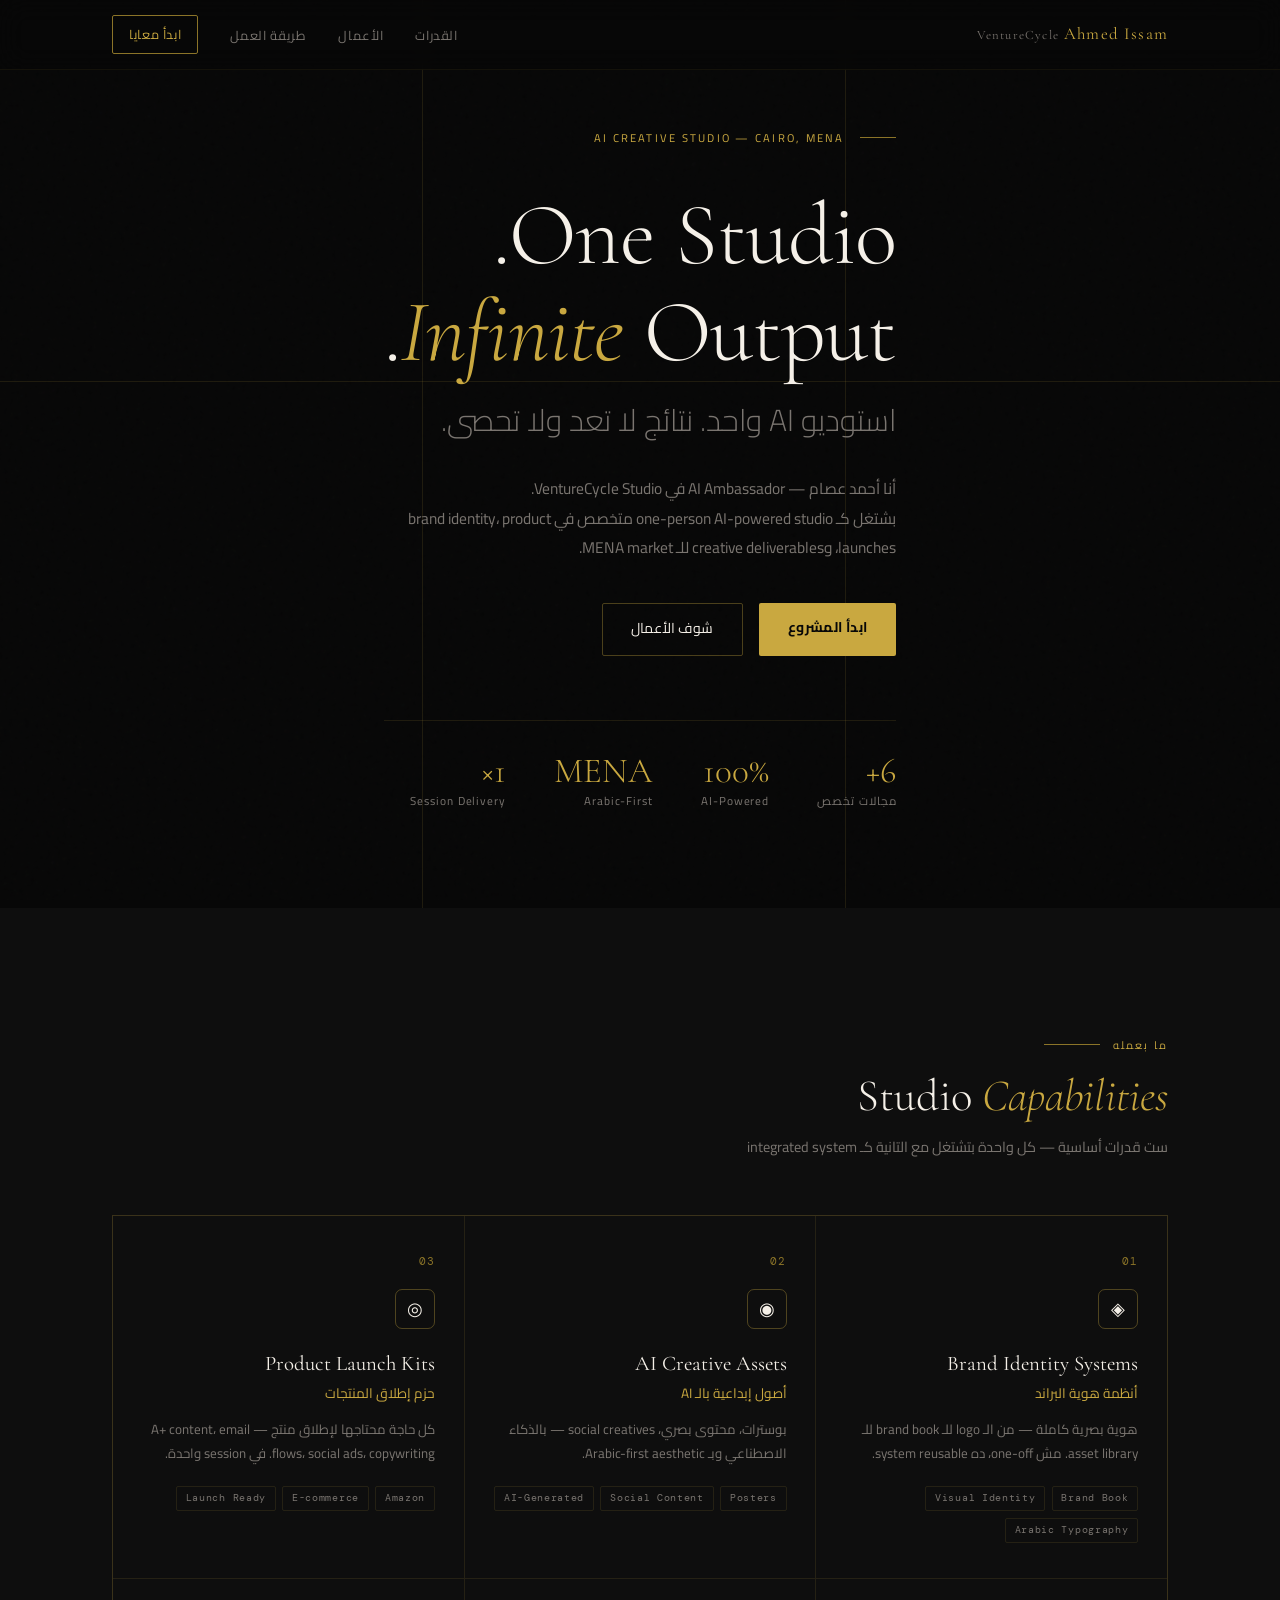
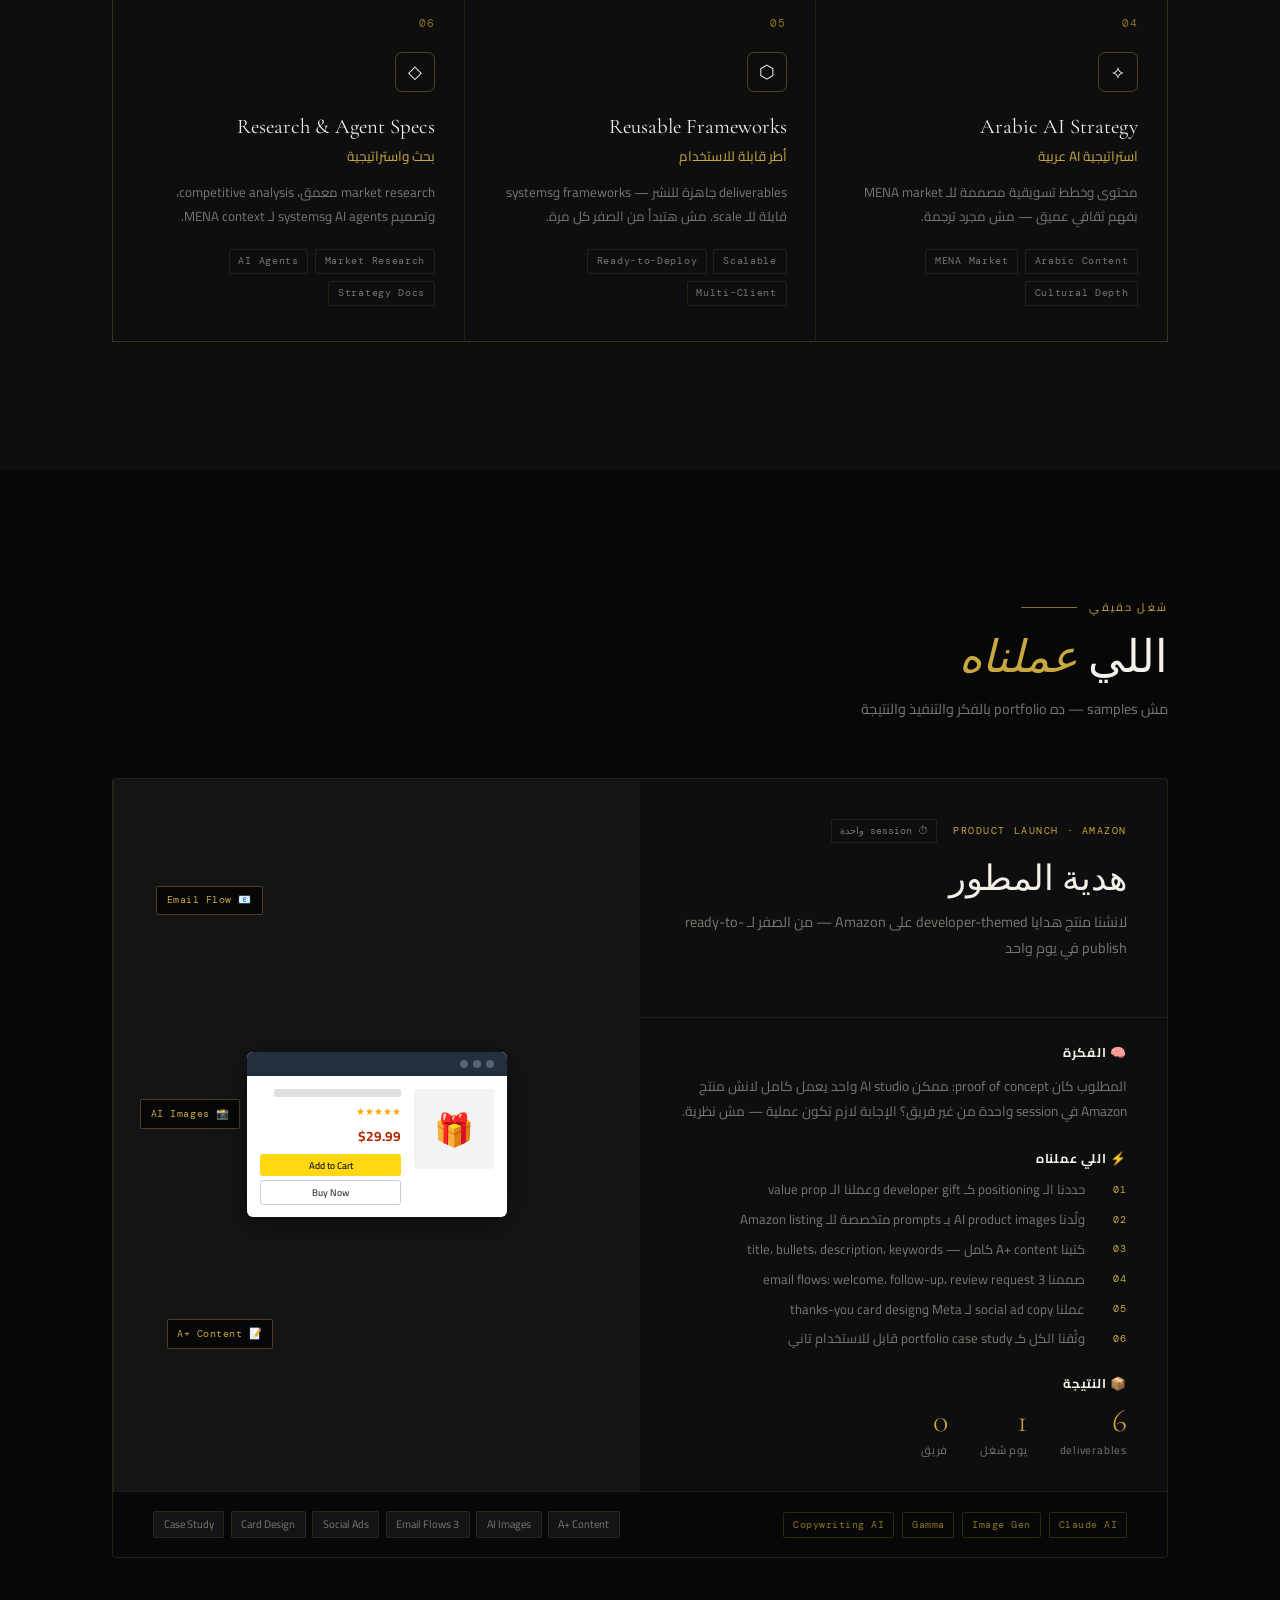
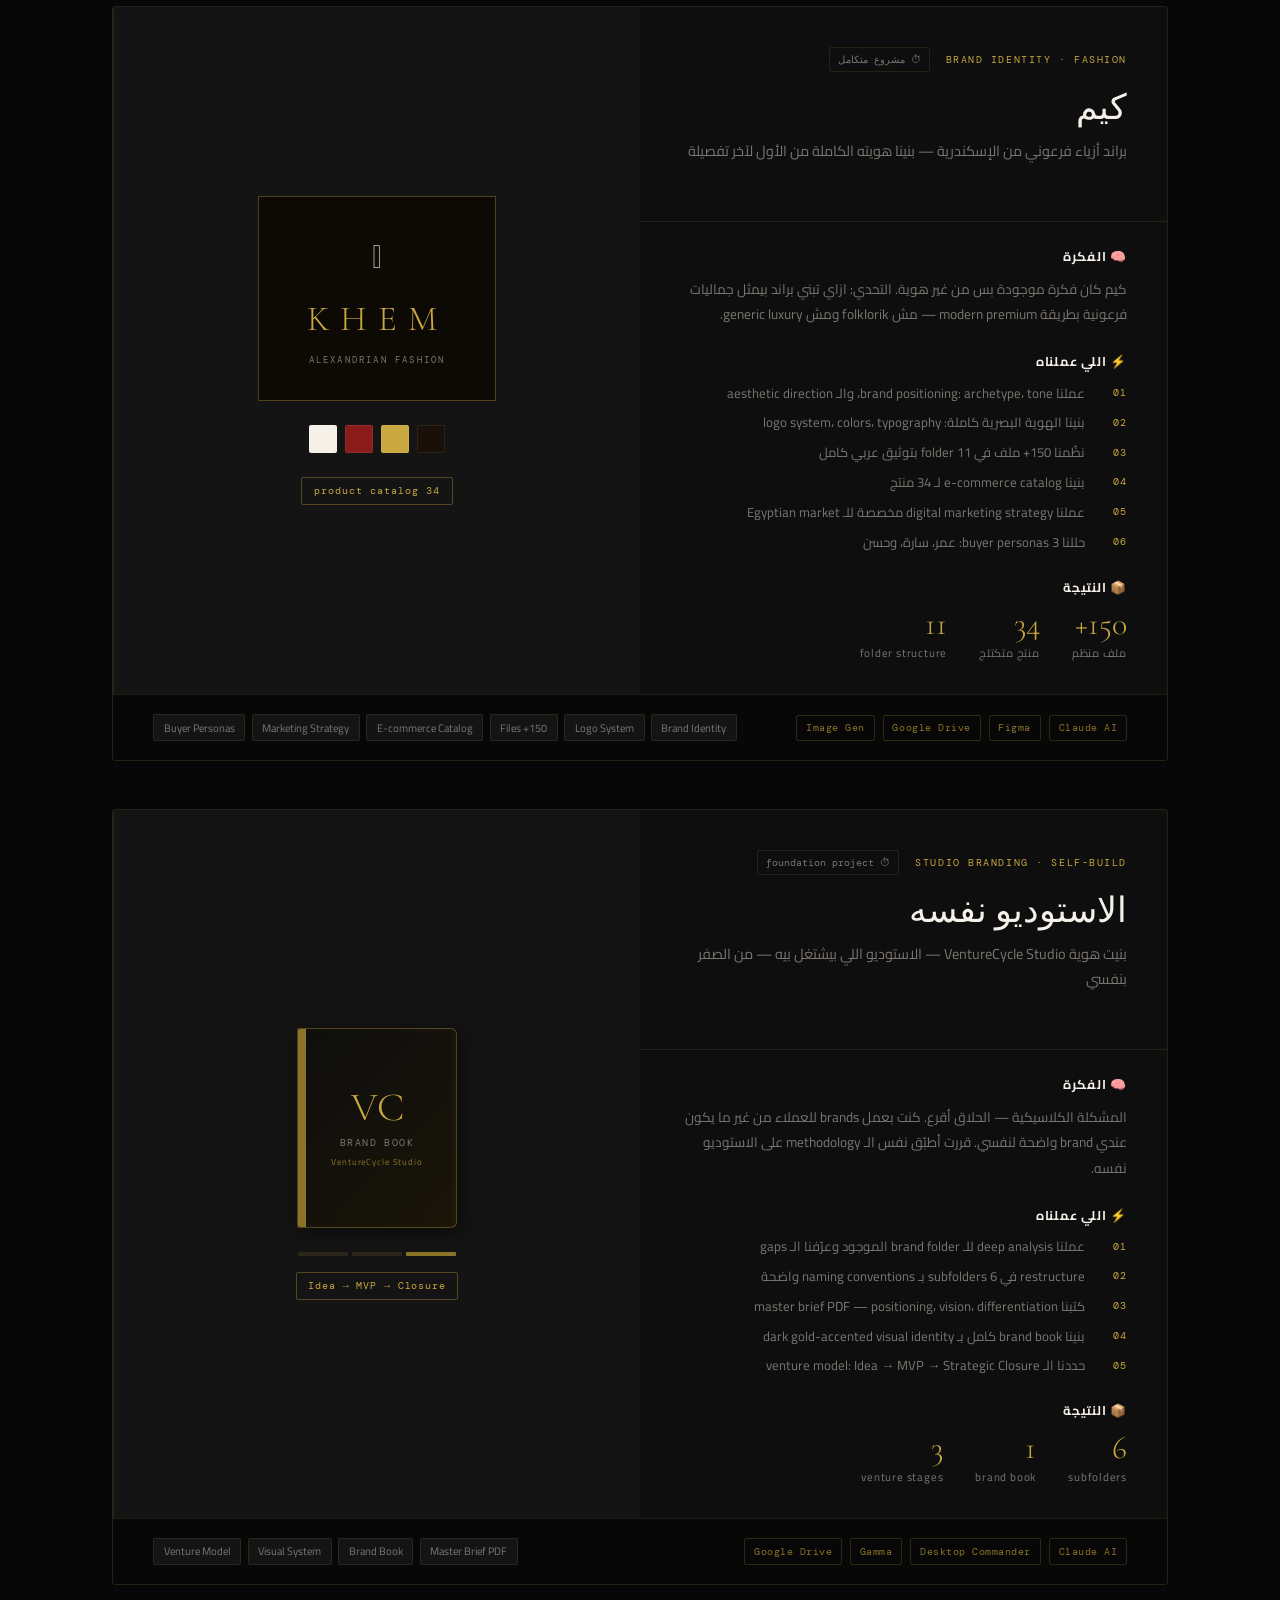
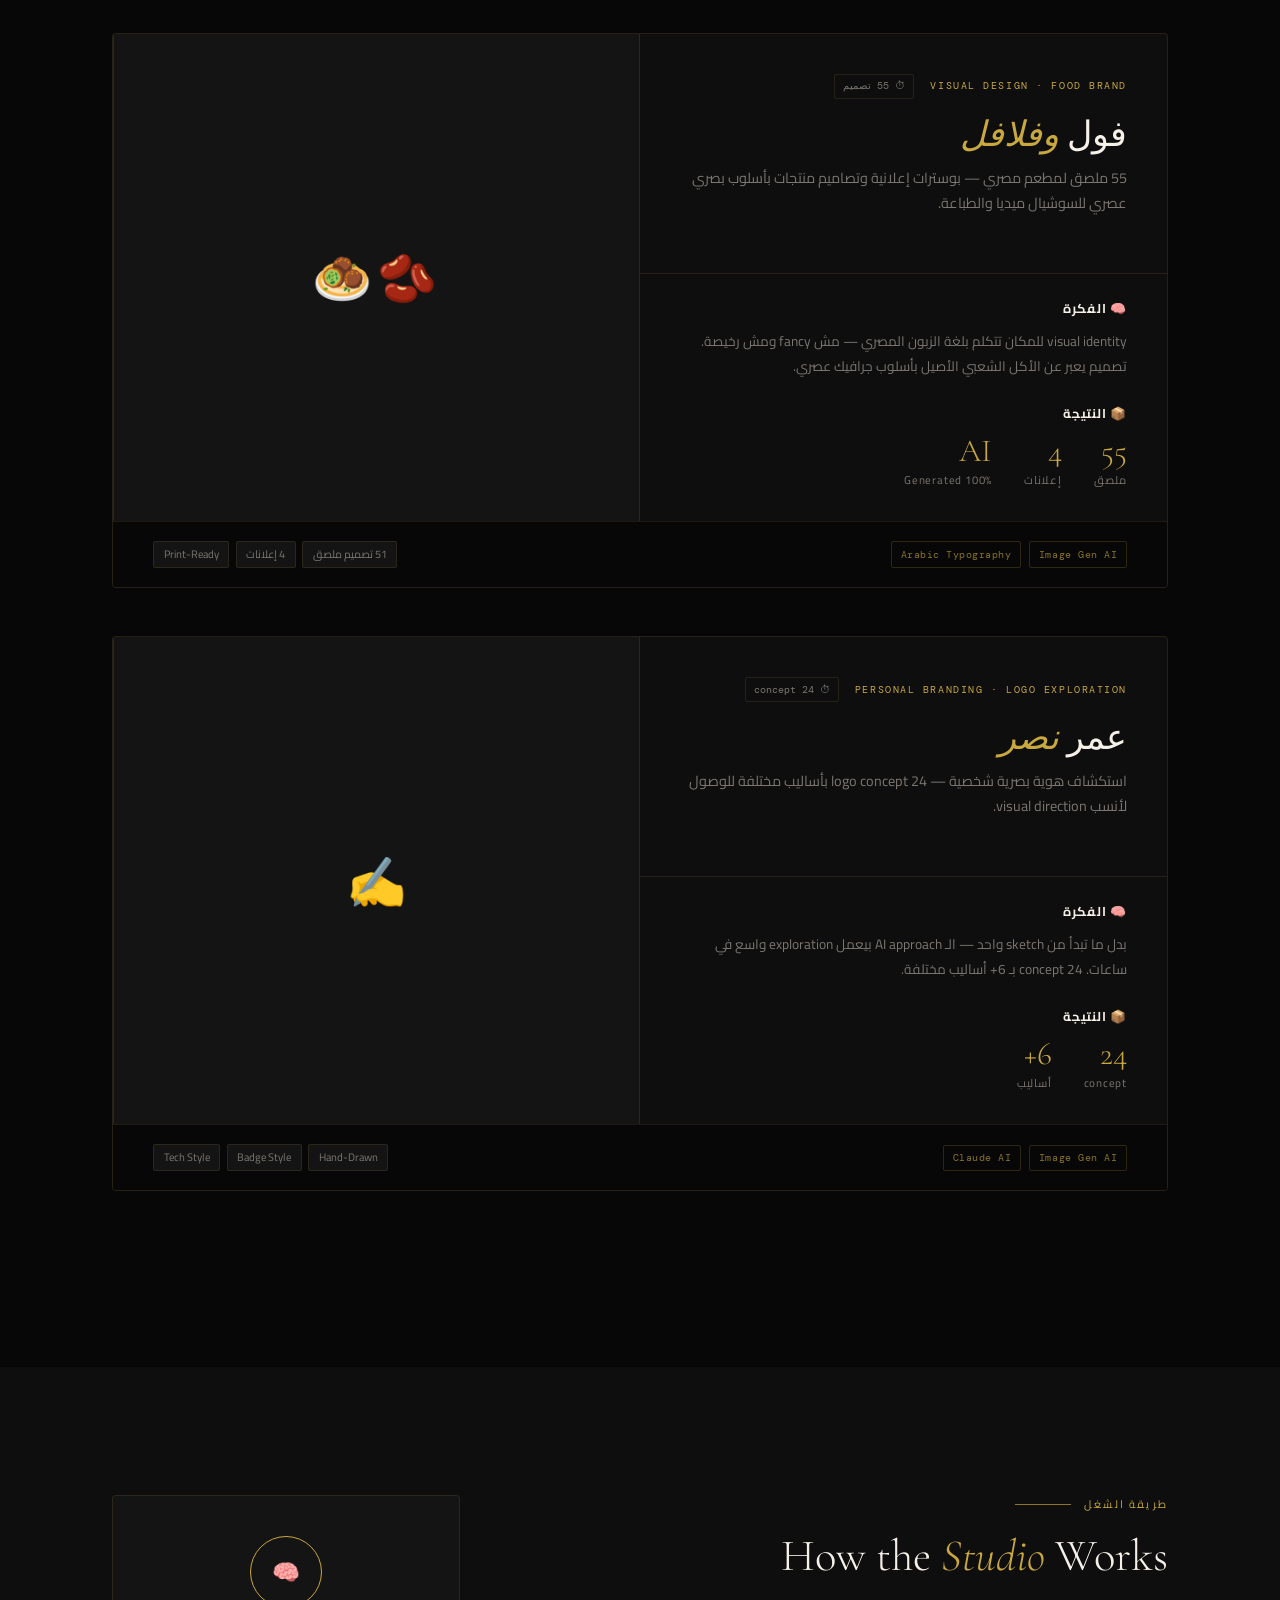
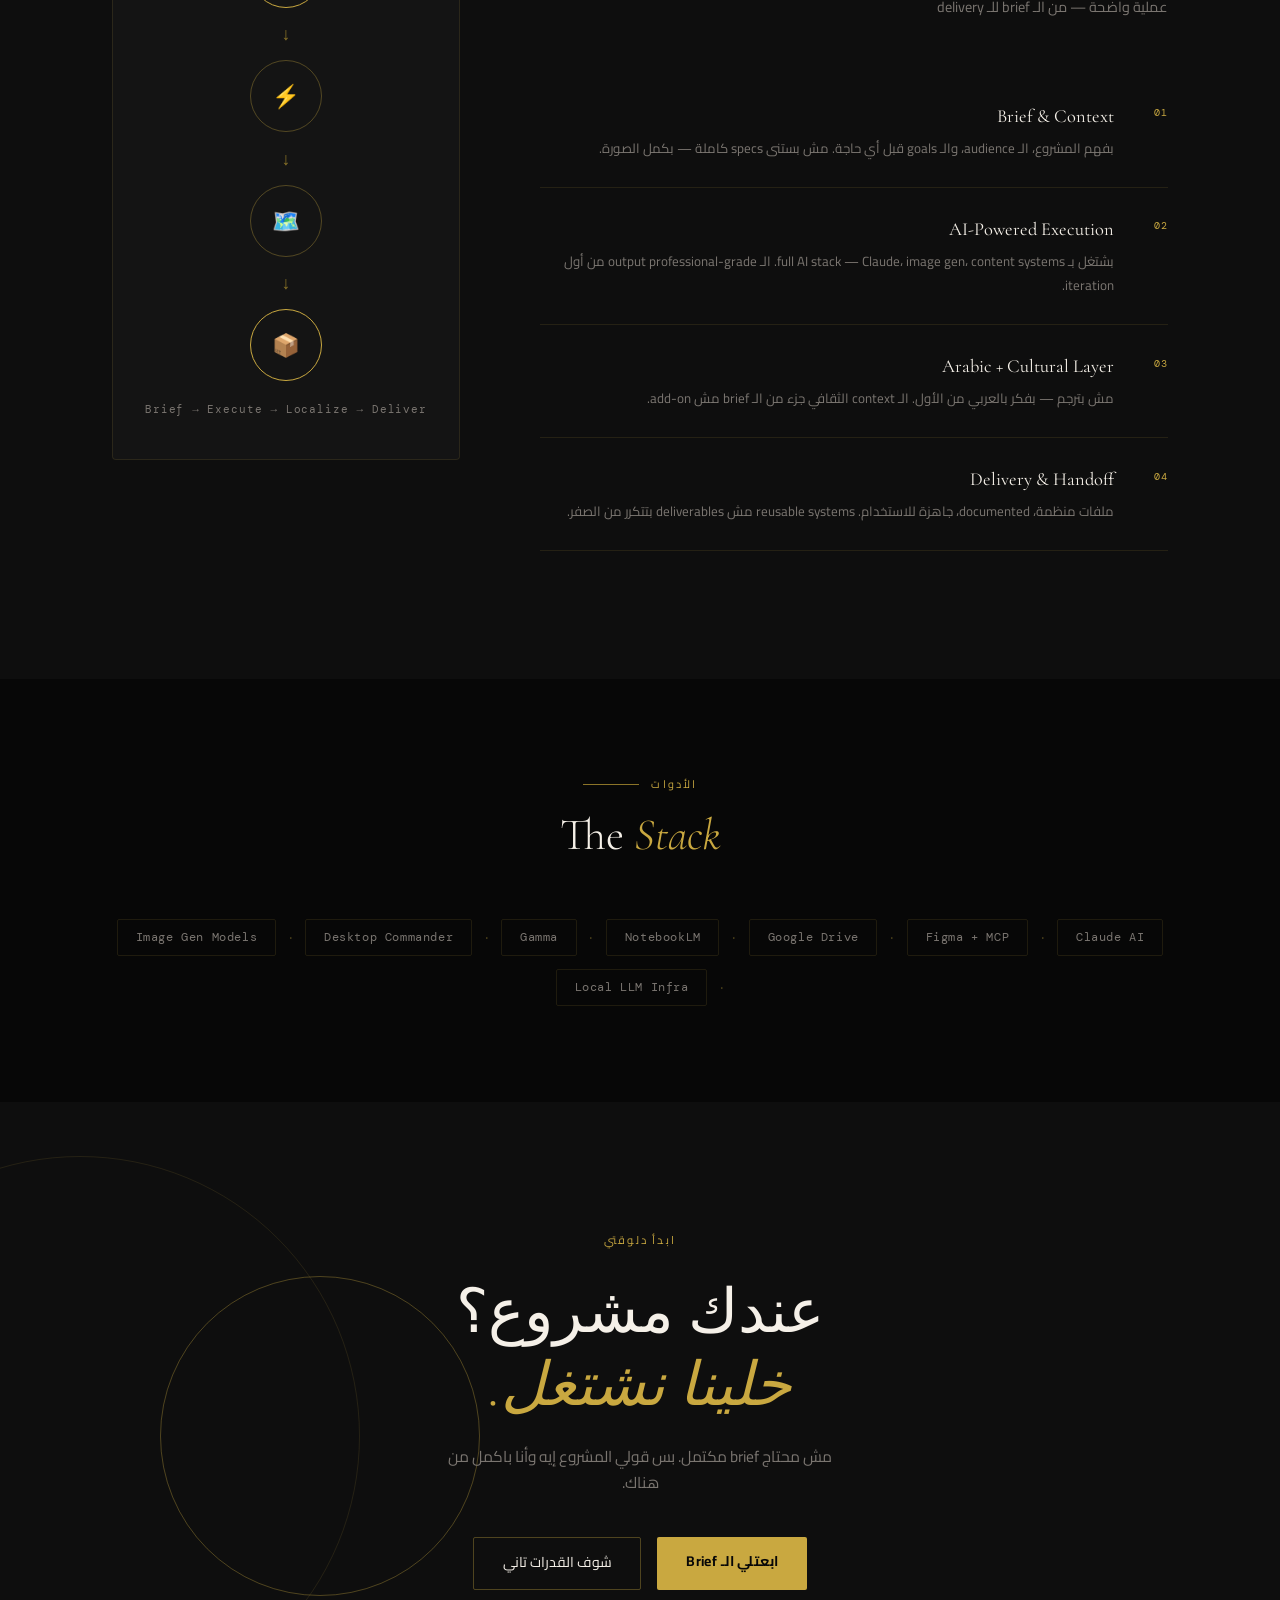
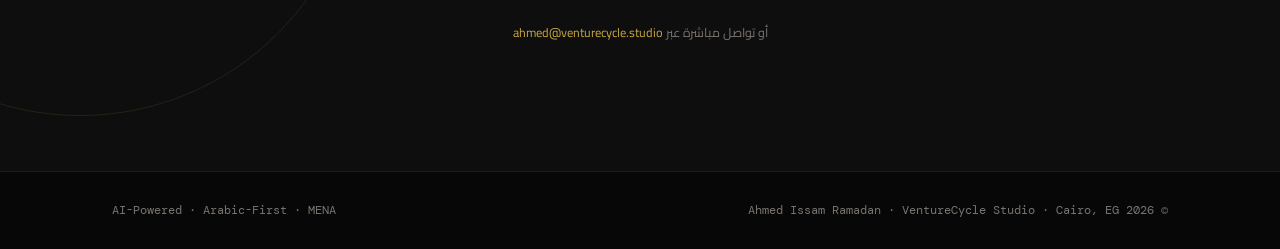
==== commit c972c40d: "feat: 5 full project pages with real assets, lightbox gallery, filter system & clickable cards" ====
--- a/index.html
+++ b/index.html
@@ -175,7 +175,7 @@
     </header>
 
     <!-- PROJECT 01: هدية المطور -->
-    <article class="cs-card reveal">
+    <article class="cs-card reveal" onclick="location.href='projects/hedyet-el-developer/index.html'" style="cursor:pointer">
       <div class="cs-header">
         <div class="cs-meta">
           <span class="cs-type">Product Launch · Amazon</span>
@@ -245,7 +245,7 @@
     </article>
 
     <!-- PROJECT 02: كيم -->
-    <article class="cs-card reveal">
+    <article class="cs-card reveal" onclick="location.href='projects/khem/index.html'" style="cursor:pointer">
       <div class="cs-header">
         <div class="cs-meta">
           <span class="cs-type">Brand Identity · Fashion</span>
@@ -309,7 +309,7 @@
     </article>
 
     <!-- PROJECT 03: الاستوديو نفسه -->
-    <article class="cs-card reveal">
+    <article class="cs-card reveal" onclick="location.href='projects/venturecycle/index.html'" style="cursor:pointer">
       <div class="cs-header">
         <div class="cs-meta">
           <span class="cs-type">Studio Branding · Self-Build</span>
@@ -368,6 +368,71 @@
           <span class="del-chip">Master Brief PDF</span><span class="del-chip">Brand Book</span>
           <span class="del-chip">Visual System</span><span class="del-chip">Venture Model</span>
         </div>
+      </div>
+    </article>
+
+    <!-- PROJECT 04: فول وفلافل -->
+    <article class="cs-card reveal" onclick="location.href='projects/foul-w-falafel/index.html'" style="cursor:pointer">
+      <div class="cs-header">
+        <div class="cs-meta">
+          <span class="cs-type">Visual Design · Food Brand</span>
+          <span class="cs-time">⏱ 55 تصميم</span>
+        </div>
+        <h3 class="cs-title">فول <em style="color:var(--gold)">وفلافل</em></h3>
+        <p class="cs-tagline">55 ملصق لمطعم مصري — بوسترات إعلانية وتصاميم منتجات بأسلوب بصري عصري للسوشيال ميديا والطباعة.</p>
+      </div>
+      <div class="cs-visual" aria-hidden="true" style="background:var(--bg3); display:flex; align-items:center; justify-content:center; font-size:3rem; letter-spacing:0.3rem; border-right:1px solid var(--border)">
+        🫘🧆
+      </div>
+      <div class="cs-body">
+        <div class="cs-block">
+          <h4 class="cs-block-title">🧠 الفكرة</h4>
+          <p>visual identity للمكان تتكلم بلغة الزبون المصري — مش fancy ومش رخيصة. تصميم يعبر عن الأكل الشعبي الأصيل بأسلوب جرافيك عصري.</p>
+        </div>
+        <div class="cs-block">
+          <h4 class="cs-block-title">📦 النتيجة</h4>
+          <div class="cs-results">
+            <div class="cs-result-item"><span class="res-num">55</span><span class="res-label">ملصق</span></div>
+            <div class="cs-result-item"><span class="res-num">4</span><span class="res-label">إعلانات</span></div>
+            <div class="cs-result-item"><span class="res-num">AI</span><span class="res-label">100% Generated</span></div>
+          </div>
+        </div>
+      </div>
+      <div class="cs-footer">
+        <div class="cs-tools"><span class="cs-tool">Image Gen AI</span><span class="cs-tool">Arabic Typography</span></div>
+        <div class="cs-dels"><span class="del-chip">51 تصميم ملصق</span><span class="del-chip">4 إعلانات</span><span class="del-chip">Print-Ready</span></div>
+      </div>
+    </article>
+
+    <!-- PROJECT 05: عمر نصر -->
+    <article class="cs-card reveal" onclick="location.href='projects/omar-nasr/index.html'" style="cursor:pointer">
+      <div class="cs-header">
+        <div class="cs-meta">
+          <span class="cs-type">Personal Branding · Logo Exploration</span>
+          <span class="cs-time">⏱ 24 concept</span>
+        </div>
+        <h3 class="cs-title">عمر <em style="color:var(--gold)">نصر</em></h3>
+        <p class="cs-tagline">استكشاف هوية بصرية شخصية — 24 logo concept بأساليب مختلفة للوصول لأنسب visual direction.</p>
+      </div>
+      <div class="cs-visual" aria-hidden="true" style="background:var(--bg3); display:flex; align-items:center; justify-content:center; font-size:3rem; border-right:1px solid var(--border)">
+        ✍️
+      </div>
+      <div class="cs-body">
+        <div class="cs-block">
+          <h4 class="cs-block-title">🧠 الفكرة</h4>
+          <p>بدل ما تبدأ من sketch واحد — الـ AI approach بيعمل exploration واسع في ساعات. 24 concept بـ 6+ أساليب مختلفة.</p>
+        </div>
+        <div class="cs-block">
+          <h4 class="cs-block-title">📦 النتيجة</h4>
+          <div class="cs-results">
+            <div class="cs-result-item"><span class="res-num">24</span><span class="res-label">concept</span></div>
+            <div class="cs-result-item"><span class="res-num">6+</span><span class="res-label">أساليب</span></div>
+          </div>
+        </div>
+      </div>
+      <div class="cs-footer">
+        <div class="cs-tools"><span class="cs-tool">Image Gen AI</span><span class="cs-tool">Claude AI</span></div>
+        <div class="cs-dels"><span class="del-chip">Hand-Drawn</span><span class="del-chip">Badge Style</span><span class="del-chip">Tech Style</span></div>
       </div>
     </article>
 
--- a/assets/css/style.css
+++ b/assets/css/style.css
@@ -711,3 +711,23 @@
   .cs-footer { flex-direction: column; align-items: flex-start; }
   .cs-results { gap: 1.3rem; }
 }
+
+/* ── cs-card clickable hover cue ── */
+.cs-card[onclick] { cursor: pointer; }
+.cs-card[onclick]:hover { border-color: var(--gold); }
+.cs-card[onclick] .cs-header::after {
+  content: 'شوف المشروع كامل ←';
+  display: block;
+  font-family: var(--font-mono);
+  font-size: 0.65rem;
+  color: var(--gold);
+  letter-spacing: 0.1em;
+  margin-top: 1rem;
+  opacity: 0;
+  transform: translateX(-6px);
+  transition: opacity 0.25s, transform 0.25s;
+}
+.cs-card[onclick]:hover .cs-header::after {
+  opacity: 1;
+  transform: translateX(0);
+}
